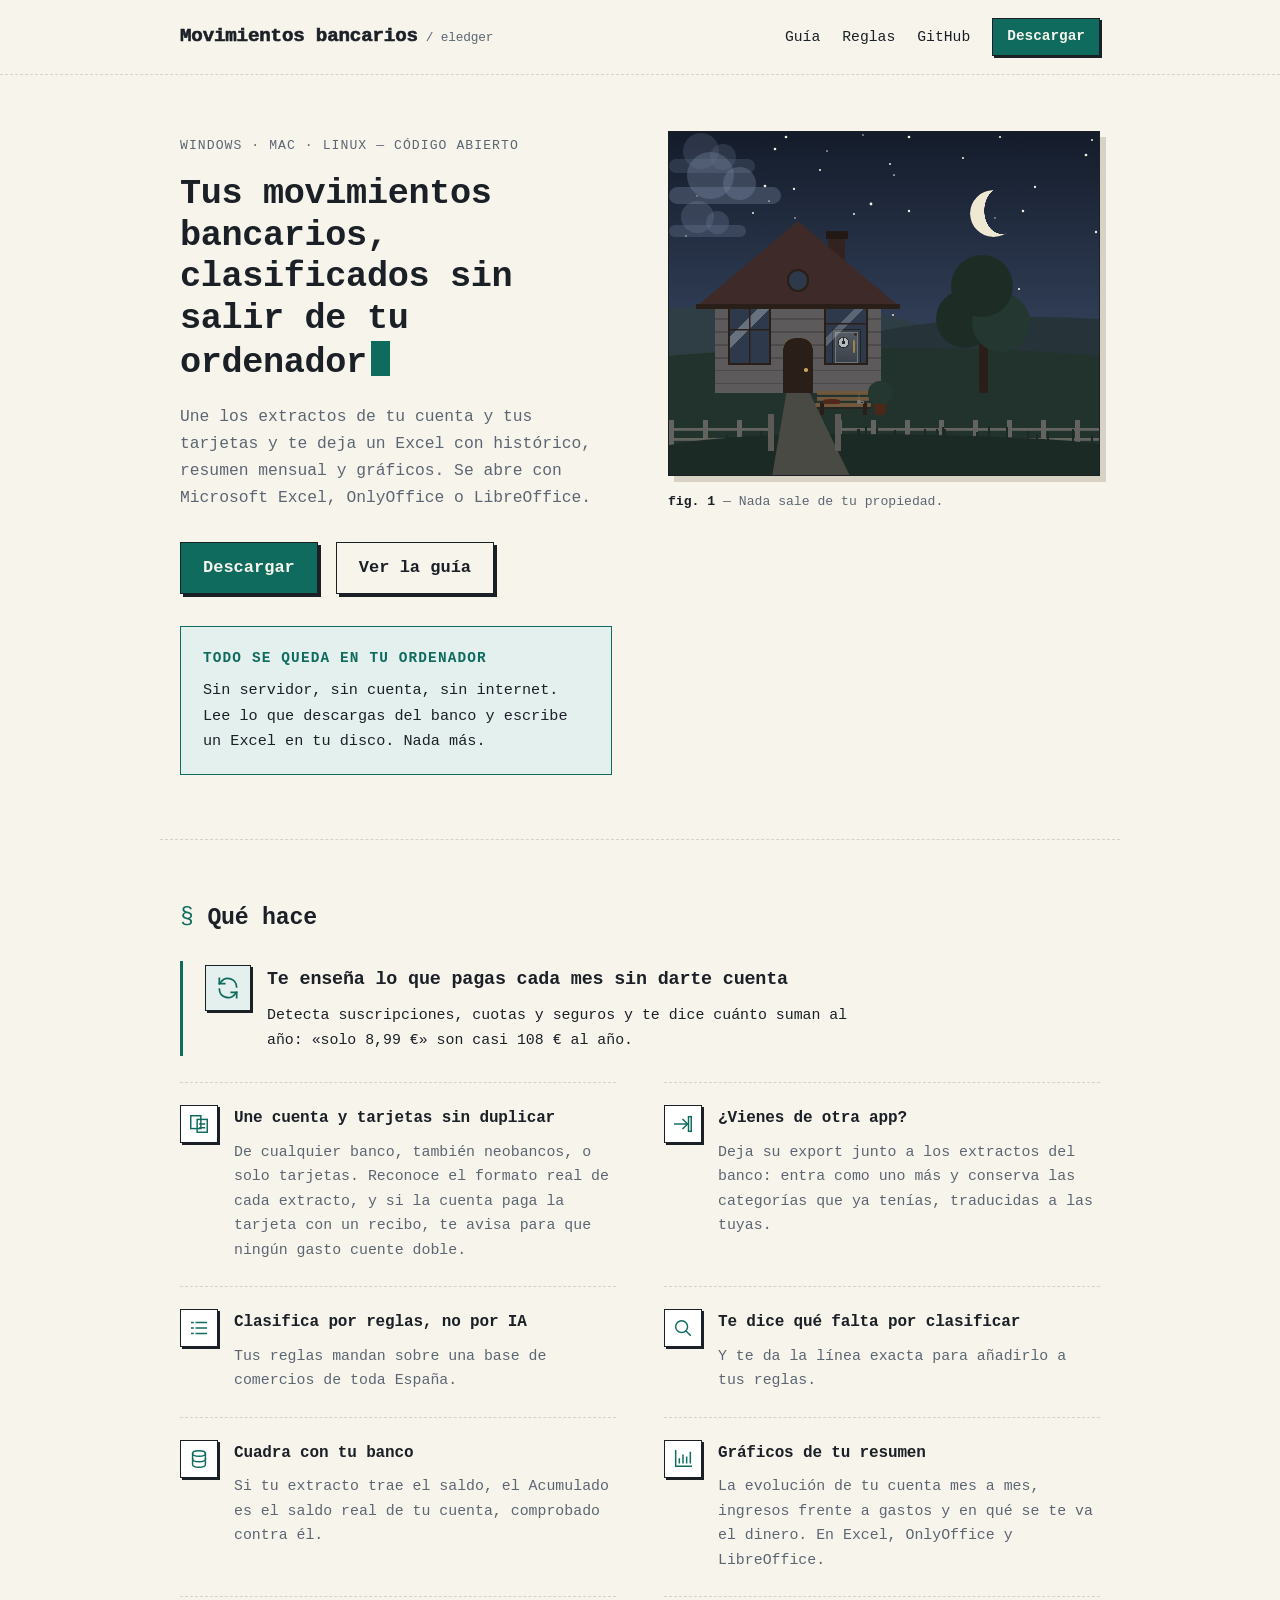
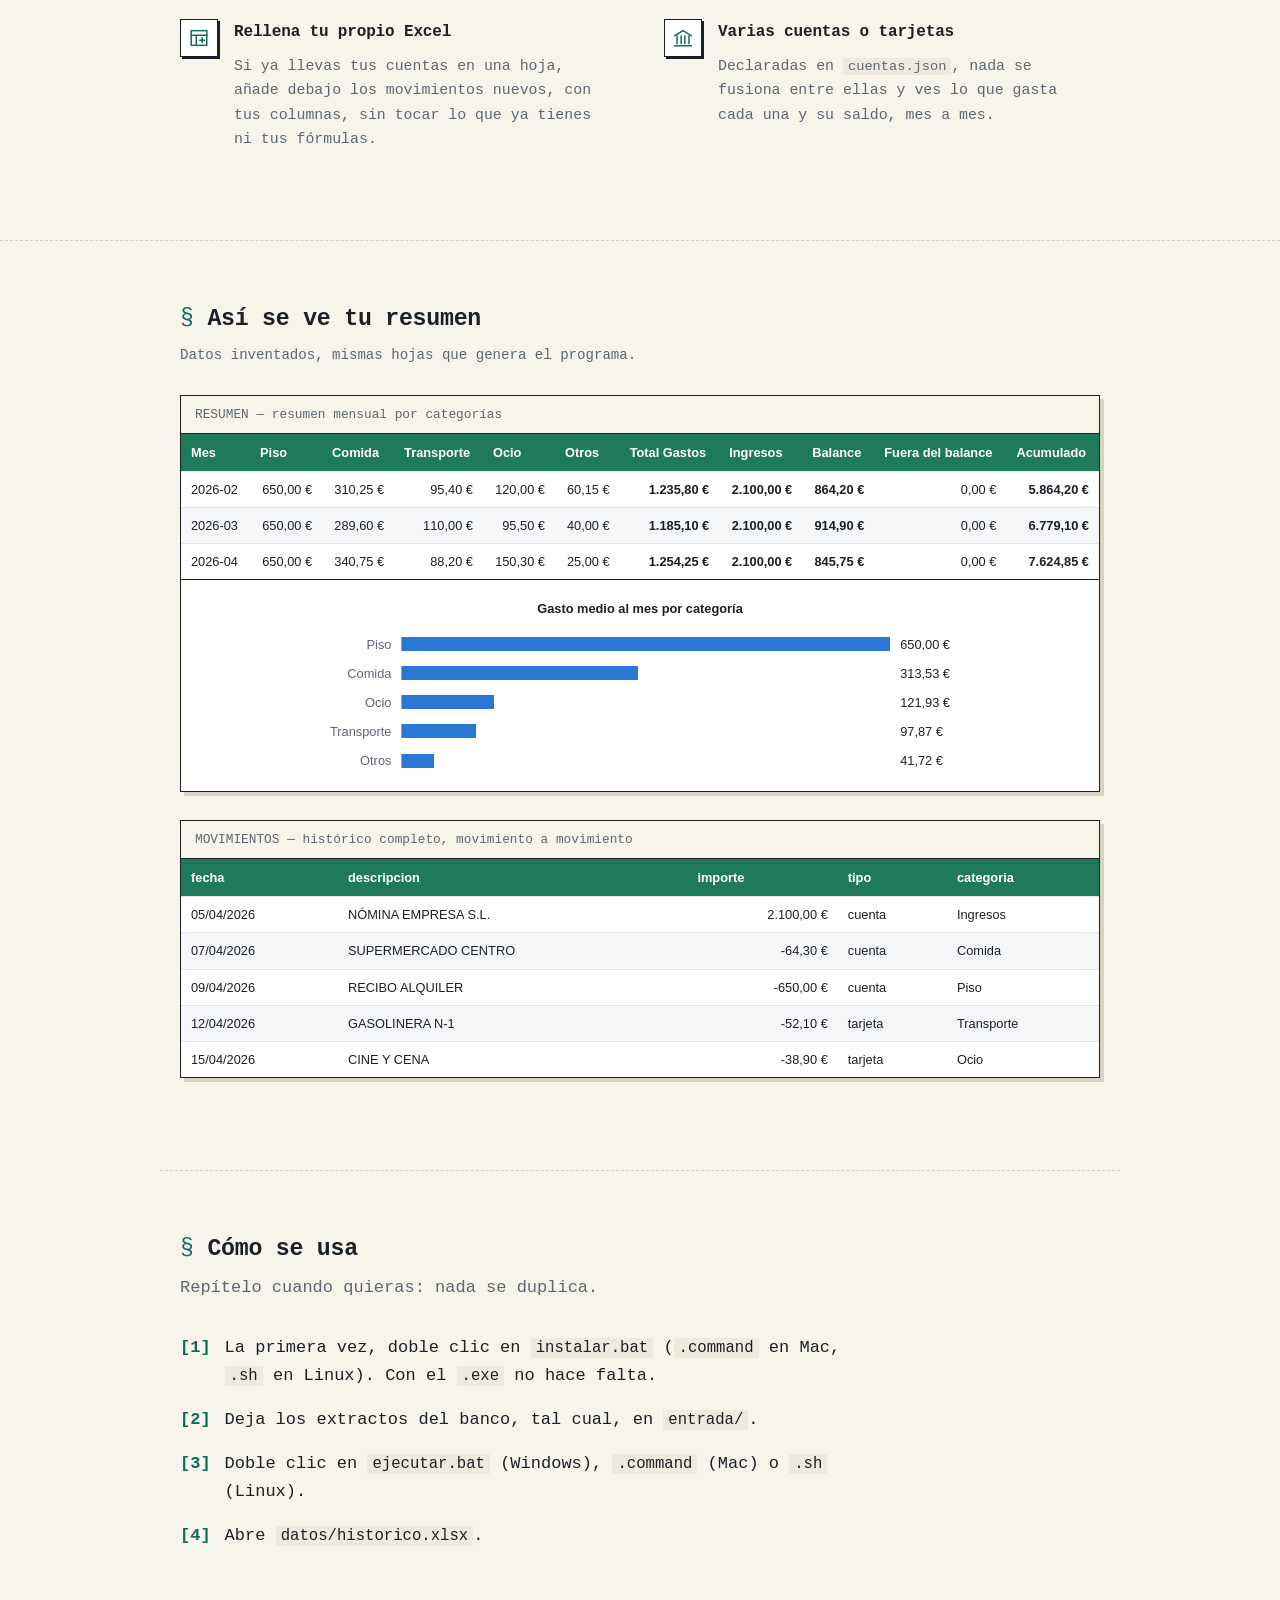
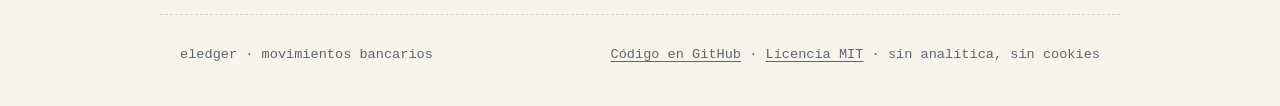
==== index.html @ 569cb4b8 "Escena: el gato solo pide la estrella, auriculares, un banco y mariposas que se posan - El gato dice" ====
<!doctype html>
<html lang="es">
<head>
<meta charset="utf-8">
<meta name="viewport" content="width=device-width, initial-scale=1">
<title>Movimientos bancarios · eledger</title>
<meta name="description" content="Herramienta local para clasificar tus movimientos bancarios. Todo se procesa en tu ordenador: sin servidor, sin cuenta, sin conexión a internet.">
<link rel="stylesheet" href="assets/estilos.css">
<script src="assets/escena.js" defer></script>
</head>
<body>

<header class="cabecera">
  <nav class="nav contenedor">
    <a class="marca" href="#">Movimientos bancarios<small>eledger</small></a>
    <div class="enlaces">
      <a href="guia/">Guía</a>
      <a href="reglas.html">Reglas</a>
      <a href="https://github.com/ulmoexp/eledger">GitHub</a>
      <a class="boton" href="https://github.com/ulmoexp/eledger/releases/latest">Descargar</a>
    </div>
  </nav>
</header>

<main>

  <section class="hero contenedor">
    <div class="hero-texto">
      <span class="antetitulo">Windows · Mac · Linux — código abierto</span>
      <h1>Tus movimientos bancarios, clasificados sin salir de tu ordenador<span class="cursor" aria-hidden="true"></span></h1>
      <p class="sub">
        Une los extractos de tu cuenta y tus tarjetas y te deja un Excel
        con histórico, resumen mensual y gráficos. Se abre con Microsoft
        Excel, OnlyOffice o LibreOffice.
      </p>
      <div class="cta">
        <a class="boton" href="https://github.com/ulmoexp/eledger/releases/latest">Descargar</a>
        <a class="boton-secundario" href="guia/">Ver la guía</a>
      </div>
    </div>

    <div class="aviso">
      <h3>Todo se queda en tu ordenador</h3>
      <p>
        Sin servidor, sin cuenta, sin internet. Lee lo que descargas del
        banco y escribe un Excel en tu disco. Nada más.
      </p>
    </div>

    <figure class="escena-marco">
      <div class="escena" id="escena" tabindex="0" role="img"
           aria-label="Ilustración: una casa de campo con una caja fuerte que se ve por la ventana, un árbol y una valla, bajo el cielo y la luz de la hora que es ahora.">
        <div class="estrellas"></div>
        <div class="astro"></div>
        <div class="luna"></div>
        <div class="nube"></div>
        <div class="nube n2"></div>
        <div class="nube n3"></div>
        <div class="monte m1"></div>
        <div class="monte m2"></div>
        <div class="niebla"></div>
        <div class="prado"></div>
        <div class="arbol"><div class="tronco"></div><div class="c1"></div><div class="c2"></div><div class="c3"></div></div>
        <div class="casa">
          <div class="chimenea"></div>
          <div class="tejado"></div>
          <div class="buhardilla"></div>
          <div class="pared"></div>
          <div class="alero"></div>
          <div class="ventana v1"></div>
          <div class="ventana v2"><div class="caja-fuerte"><span class="rueda"></span><span class="piloto"></span></div></div>
          <div class="hueco"></div>
          <div class="puerta"></div>
        </div>
        <div class="banco">
          <div class="respaldo"></div>
          <div class="asiento"></div>
          <div class="pata-banco b1"></div>
          <div class="pata-banco b2"></div>
          <div class="cojin"></div>
          <div class="taza"></div>
        </div>
        <div class="maceta"><div class="mata"></div></div>
        <div class="valla izq"></div>
        <div class="valla dcha"></div>
        <div class="primer-plano"></div>
        <div class="camino"></div>
        <div class="poste p1"></div>
        <div class="poste p2"></div>
      </div>
      <figcaption>
        <strong>fig. 1</strong> — Nada sale de tu propiedad.
      </figcaption>
    </figure>
  </section>

  <section class="contenedor" id="que-hace">
    <h2>Qué hace</h2>
    <div class="rejilla">
      <div class="tarjeta destacada">
        <svg class="icono" viewBox="0 0 24 24" aria-hidden="true" fill="none" stroke="currentColor" stroke-width="1.6" stroke-linecap="square" stroke-linejoin="miter"><path d="M20 11a8 8 0 0 0-14.5-4.5L4 8"/><path d="M4 3v5h5"/><path d="M4 13a8 8 0 0 0 14.5 4.5L20 16"/><path d="M20 21v-5h-5"/></svg>
        <h3>Te enseña lo que pagas cada mes sin darte cuenta</h3>
        <p>Detecta suscripciones, cuotas y seguros y te dice cuánto suman al año: «solo 8,99 €» son casi 108 € al año.</p>
      </div>
      <div class="tarjeta">
        <svg class="icono" viewBox="0 0 24 24" aria-hidden="true" fill="none" stroke="currentColor" stroke-width="1.6" stroke-linecap="square" stroke-linejoin="miter"><rect x="3" y="3" width="11" height="14"/><rect x="10" y="7" width="11" height="14"/><path d="M13 12h5M13 16h5"/></svg>
        <h3>Une cuenta y tarjetas sin duplicar</h3>
        <p>De cualquier banco, también neobancos, o solo tarjetas. Reconoce el formato real de cada extracto, y si la cuenta paga la tarjeta con un recibo, te avisa para que ningún gasto cuente doble.</p>
      </div>
      <div class="tarjeta">
        <svg class="icono" viewBox="0 0 24 24" aria-hidden="true" fill="none" stroke="currentColor" stroke-width="1.6" stroke-linecap="square" stroke-linejoin="miter"><path d="M3 12h13"/><path d="M12 7l5 5-5 5"/><rect x="18" y="4" width="3" height="16"/></svg>
        <h3>¿Vienes de otra app?</h3>
        <p>Deja su export junto a los extractos del banco: entra como uno más y conserva las categorías que ya tenías, traducidas a las tuyas.</p>
      </div>
      <div class="tarjeta">
        <svg class="icono" viewBox="0 0 24 24" aria-hidden="true" fill="none" stroke="currentColor" stroke-width="1.6" stroke-linecap="square" stroke-linejoin="miter"><path d="M9 6h11M9 12h11M9 18h11"/><path d="M4 6h1.5M4 12h1.5M4 18h1.5"/></svg>
        <h3>Clasifica por reglas, no por IA</h3>
        <p>Tus reglas mandan sobre una base de comercios de toda España.</p>
      </div>
      <div class="tarjeta">
        <svg class="icono" viewBox="0 0 24 24" aria-hidden="true" fill="none" stroke="currentColor" stroke-width="1.6" stroke-linecap="square" stroke-linejoin="miter"><circle cx="10.5" cy="10.5" r="6.5"/><path d="M20 20l-4.8-4.8"/></svg>
        <h3>Te dice qué falta por clasificar</h3>
        <p>Y te da la línea exacta para añadirlo a tus reglas.</p>
      </div>
      <div class="tarjeta">
        <svg class="icono" viewBox="0 0 24 24" aria-hidden="true" fill="none" stroke="currentColor" stroke-width="1.6" stroke-linecap="square" stroke-linejoin="miter"><ellipse cx="12" cy="6" rx="7" ry="3"/><path d="M5 6v6c0 1.7 3.1 3 7 3s7-1.3 7-3V6"/><path d="M5 12v6c0 1.7 3.1 3 7 3s7-1.3 7-3v-6"/></svg>
        <h3>Cuadra con tu banco</h3>
        <p>Si tu extracto trae el saldo, el Acumulado es el saldo real de tu cuenta, comprobado contra él.</p>
      </div>
      <div class="tarjeta">
        <svg class="icono" viewBox="0 0 24 24" aria-hidden="true" fill="none" stroke="currentColor" stroke-width="1.6" stroke-linecap="square" stroke-linejoin="miter"><path d="M4 3v17h17"/><path d="M8 16v-4M12 16V8M16 16v-6M20 16V5"/></svg>
        <h3>Gráficos de tu resumen</h3>
        <p>La evolución de tu cuenta mes a mes, ingresos frente a gastos y en qué se te va el dinero. En Excel, OnlyOffice y LibreOffice.</p>
      </div>
      <div class="tarjeta">
        <svg class="icono" viewBox="0 0 24 24" aria-hidden="true" fill="none" stroke="currentColor" stroke-width="1.6" stroke-linecap="square" stroke-linejoin="miter"><rect x="3.5" y="4" width="17" height="16"/><path d="M3.5 9h17M9 9v11"/><path d="M13 14.5h5M15.5 12v5"/></svg>
        <h3>Rellena tu propio Excel</h3>
        <p>Si ya llevas tus cuentas en una hoja, añade debajo los movimientos nuevos, con tus columnas, sin tocar lo que ya tienes ni tus fórmulas.</p>
      </div>
      <div class="tarjeta">
        <svg class="icono" viewBox="0 0 24 24" aria-hidden="true" fill="none" stroke="currentColor" stroke-width="1.6" stroke-linecap="square" stroke-linejoin="miter"><path d="M3 9.5 12 4l9 5.5"/><path d="M5.5 10v8M10 10v8M14 10v8M18.5 10v8"/><path d="M3 20.5h18"/></svg>
        <h3>Varias cuentas o tarjetas</h3>
        <p>Declaradas en <code>cuentas.json</code>, nada se fusiona entre ellas y ves lo que gasta cada una y su saldo, mes a mes.</p>
      </div>
    </div>
  </section>

  <section id="vista-previa">
   <div class="contenedor-ancho">
    <h2 class="previa-titulo">Así se ve tu resumen</h2>
    <span class="previa-etiqueta">
      Datos inventados, mismas hojas que genera el programa.
    </span>

    <div class="hoja-excel">
      <div class="rotulo">RESUMEN — resumen mensual por categorías</div>
      <div class="scroll">
      <table>
        <thead>
          <tr>
            <th>Mes</th><th>Piso</th><th>Comida</th><th>Transporte</th>
            <th>Ocio</th><th>Otros</th><th>Total Gastos</th><th>Ingresos</th>
            <th>Balance</th><th>Fuera del balance</th><th>Acumulado</th>
          </tr>
        </thead>
        <tbody>
          <tr>
            <td>2026-02</td><td class="num">650,00 €</td><td class="num">310,25 €</td>
            <td class="num">95,40 €</td><td class="num">120,00 €</td><td class="num">60,15 €</td>
            <td class="num fuerte">1.235,80 €</td><td class="num fuerte">2.100,00 €</td>
            <td class="num fuerte">864,20 €</td><td class="num">0,00 €</td><td class="num fuerte">5.864,20 €</td>
          </tr>
          <tr>
            <td>2026-03</td><td class="num">650,00 €</td><td class="num">289,60 €</td>
            <td class="num">110,00 €</td><td class="num">95,50 €</td><td class="num">40,00 €</td>
            <td class="num fuerte">1.185,10 €</td><td class="num fuerte">2.100,00 €</td>
            <td class="num fuerte">914,90 €</td><td class="num">0,00 €</td><td class="num fuerte">6.779,10 €</td>
          </tr>
          <tr>
            <td>2026-04</td><td class="num">650,00 €</td><td class="num">340,75 €</td>
            <td class="num">88,20 €</td><td class="num">150,30 €</td><td class="num">25,00 €</td>
            <td class="num fuerte">1.254,25 €</td><td class="num fuerte">2.100,00 €</td>
            <td class="num fuerte">845,75 €</td><td class="num">0,00 €</td><td class="num fuerte">7.624,85 €</td>
          </tr>
        </tbody>
      </table>
      </div>
      <figure class="grafico-hoja">
        <figcaption>Gasto medio al mes por categoría</figcaption>
        <div class="barras">
          <span class="nombre">Piso</span><span class="pista"><span class="barra" style="width:100%"></span></span><span class="valor">650,00 €</span>
          <span class="nombre">Comida</span><span class="pista"><span class="barra" style="width:48.2%"></span></span><span class="valor">313,53 €</span>
          <span class="nombre">Ocio</span><span class="pista"><span class="barra" style="width:18.8%"></span></span><span class="valor">121,93 €</span>
          <span class="nombre">Transporte</span><span class="pista"><span class="barra" style="width:15.1%"></span></span><span class="valor">97,87 €</span>
          <span class="nombre">Otros</span><span class="pista"><span class="barra" style="width:6.4%"></span></span><span class="valor">41,72 €</span>
        </div>
      </figure>
    </div>

    <div class="hoja-excel">
      <div class="rotulo">MOVIMIENTOS — histórico completo, movimiento a movimiento</div>
      <div class="scroll">
      <table>
        <thead>
          <tr><th>fecha</th><th>descripcion</th><th>importe</th><th>tipo</th><th>categoria</th></tr>
        </thead>
        <tbody>
          <tr><td>05/04/2026</td><td>NÓMINA EMPRESA S.L.</td><td class="num">2.100,00 €</td><td>cuenta</td><td>Ingresos</td></tr>
          <tr><td>07/04/2026</td><td>SUPERMERCADO CENTRO</td><td class="num">-64,30 €</td><td>cuenta</td><td>Comida</td></tr>
          <tr><td>09/04/2026</td><td>RECIBO ALQUILER</td><td class="num">-650,00 €</td><td>cuenta</td><td>Piso</td></tr>
          <tr><td>12/04/2026</td><td>GASOLINERA N-1</td><td class="num">-52,10 €</td><td>tarjeta</td><td>Transporte</td></tr>
          <tr><td>15/04/2026</td><td>CINE Y CENA</td><td class="num">-38,90 €</td><td>tarjeta</td><td>Ocio</td></tr>
        </tbody>
      </table>
      </div>
    </div>
   </div>
  </section>

  <section class="contenedor" id="como-se-usa">
    <h2>Cómo se usa</h2>
    <p class="entradilla">Repítelo cuando quieras: nada se duplica.</p>
    <ol class="pasos">
      <li><span>La primera vez, doble clic en <code>instalar.bat</code>
        (<code>.command</code> en Mac, <code>.sh</code> en Linux). Con el
        <code>.exe</code> no hace falta.</span></li>
      <li><span>Deja los extractos del banco, tal cual, en <code>entrada/</code>.</span></li>
      <li><span>Doble clic en <code>ejecutar.bat</code> (Windows),
        <code>.command</code> (Mac) o <code>.sh</code> (Linux).</span></li>
      <li><span>Abre <code>datos/historico.xlsx</code>.</span></li>
    </ol>
  </section>

</main>

<footer class="contenedor">
  <div class="filas">
    <span>eledger · movimientos bancarios</span>
    <span>
      <a href="https://github.com/ulmoexp/eledger">Código en GitHub</a>
      · <a href="https://github.com/ulmoexp/eledger/blob/master/LICENSE">Licencia MIT</a>
      · sin analítica, sin cookies
    </span>
  </div>
</footer>

</body>
</html>
---- assets/estilos.css ----
/* Movimientos bancarios (eledger) — hoja de estilos compartida.
   Estética de hoja mecanografiada: papel, tinta y una sola familia de
   máquina de escribir. Sin fuentes externas: la pila tira de lo que ya
   trae cada sistema (American Typewriter en Mac, Courier New en Windows,
   Nimbus Mono / Courier en Linux). El acento sigue siendo el de
   GUIA.pdf (app/build_guia.py) y el verde de las tablas el del Excel real
   (historico.guardar()), para que la web, la guía y el resultado que te
   llevas se vean como la misma cosa. */

:root {
  --tinta: #1B2027;
  --gris: #5C6672;
  --gris-cl: #9AA3AE;
  --acento: #0E6B5E;
  --acento-cl: #E4F0ED;
  --papel: #F7F4EC;
  --fondo: #EEEADF;
  --linea: #D8D2C4;
  --aviso: #B4531A;
  --aviso-cl: #FBF0E6;
  --cabecera-excel: #1F7A5C;
  --blanco: #FFFFFF;

  --fuente: "American Typewriter", "Courier Prime", "Courier New", Courier,
            "Nimbus Mono PS", "Nimbus Mono L", "Courier 10 Pitch",
            ui-monospace, monospace;
  --fuente-mono: var(--fuente);
  /* solo para las tablas que imitan el Excel: allí la gracia es que se
     parezca a lo que vas a abrir, no a la web */
  --fuente-hoja: ui-sans-serif, -apple-system, "Segoe UI", Roboto,
                 "Helvetica Neue", Arial, sans-serif;

  --ancho-max: 960px;
  --medida: 68ch;
}

* { box-sizing: border-box; }

html { scroll-behavior: smooth; }

body {
  margin: 0;
  font-family: var(--fuente);
  font-size: 17px;
  color: var(--tinta);
  background: var(--papel);
  line-height: 1.65;
  /* red de seguridad: un elemento suelto que no se encoja bien no debe
     poder abrir scroll horizontal de toda la página */
  overflow-x: hidden;
}

img { max-width: 100%; }

a {
  color: var(--acento);
  text-underline-offset: 3px;
  text-decoration-thickness: 1px;
}
a:hover { text-decoration-thickness: 2px; }

::selection { background: var(--acento); color: var(--papel); }

.contenedor,
.contenedor-ancho {
  max-width: var(--ancho-max);
  margin: 0 auto;
  /* solo horizontal: si no, pisaría el relleno vertical de <section> y del
     pie, que llevan esta misma clase */
  padding-inline: 20px;
}

/* --- cabecera / navegación --- */
.cabecera { border-bottom: 1px dashed var(--linea); }

.nav {
  display: flex;
  align-items: center;
  justify-content: space-between;
  gap: 12px 24px;
  padding: 18px 20px;
  flex-wrap: wrap;
}

.marca {
  font-weight: 700;
  font-size: 1.2rem;
  letter-spacing: -0.01em;
  /* mismo truco que en el índice de la guía: engorda la negrita fina de
     la máquina de escribir */
  -webkit-text-stroke: 0.6px currentColor;
  color: var(--tinta);
  text-decoration: none;
  white-space: nowrap;
}

.marca small {
  font-weight: 400;
  -webkit-text-stroke: 0;
  font-size: 0.8rem;
  color: var(--gris);
  margin-left: 8px;
}
.marca small::before { content: "/ "; }

.enlaces {
  display: flex;
  align-items: center;
  gap: 22px;
  flex-wrap: wrap;
  font-size: 0.92rem;
}

.enlaces a { color: var(--tinta); text-decoration: none; }
.enlaces a:hover { color: var(--acento); text-decoration: underline; }

.enlaces .boton { padding: 6px 14px; font-size: 0.9rem; box-shadow: 2px 2px 0 var(--tinta); }

/* botones como teclas: rectángulo seco con una sombra dura, sin degradados */
.boton,
.boton-secundario {
  display: inline-block;
  font-family: var(--fuente);
  font-weight: 700;
  padding: 11px 22px;
  text-decoration: none !important;
  border: 1.5px solid var(--tinta);
  box-shadow: 3px 3px 0 var(--tinta);
  transition: transform 0.08s, box-shadow 0.08s;
}
.boton { background: var(--acento); color: var(--papel) !important; }
.boton-secundario { background: transparent; color: var(--tinta) !important; }
.boton:hover,
.boton-secundario:hover { transform: translate(2px, 2px); box-shadow: 1px 1px 0 var(--tinta); }

/* --- secciones --- */
section { padding: 64px 0; }
section + section { border-top: 1px dashed var(--linea); }

h1, h2, h3 { font-weight: 700; letter-spacing: -0.01em; }

h2 {
  font-size: 1.45rem;
  line-height: 1.25;
  margin: 0 0 10px;
  color: var(--tinta);
}
h2::before { content: "§ "; color: var(--acento); font-weight: 400; }

h2 + p.entradilla,
p.entradilla {
  color: var(--gris);
  margin-top: 0;
  margin-bottom: 32px;
  max-width: var(--medida);
}

/* --- portada: titular + escena --- */
.hero {
  display: grid;
  grid-template-columns: minmax(0, 1fr) minmax(0, 1fr);
  grid-template-areas:
    "texto escena"
    "privacidad escena";
  grid-template-rows: auto 1fr;
  gap: 32px 56px;
  padding-top: 56px;
  padding-bottom: 64px;
}
.hero-texto { grid-area: texto; }
.hero .aviso { grid-area: privacidad; align-self: start; }
.hero .escena-marco { grid-area: escena; }

.antetitulo {
  display: inline-block;
  font-size: 0.82rem;
  color: var(--gris);
  letter-spacing: 0.08em;
  text-transform: uppercase;
  margin-bottom: 18px;
}

.hero h1 {
  font-size: clamp(1.7rem, 3.2vw, 2.2rem);
  line-height: 1.18;
  margin: 0 0 20px;
}
/* el cursor de la máquina, parpadeando al final del titular */
.cursor {
  display: inline-block;
  width: 0.55em;
  height: 1em;
  margin-left: 0.12em;
  vertical-align: -0.12em;
  background: var(--acento);
  animation: parpadeo 1.1s steps(1) infinite;
}
@keyframes parpadeo { 50% { opacity: 0; } }

.hero p.sub {
  font-size: 1.02rem;
  color: var(--gris);
  max-width: 52ch;
  margin: 0 0 30px;
}
.hero .cta {
  display: flex;
  gap: 18px;
  flex-wrap: wrap;
}

/* --- aviso de privacidad --- */
.aviso {
  border: 1.5px solid var(--acento);
  background: var(--acento-cl);
  padding: 20px 22px;
  max-width: 720px;
  margin: 0 auto;
}
.aviso h3 {
  margin: 0 0 8px;
  color: var(--acento);
  font-size: 0.9rem;
  letter-spacing: 0.08em;
  text-transform: uppercase;
}
.aviso p { margin: 0; color: var(--tinta); font-size: 0.95rem; }

/* variante naranja, para los avisos de "cuidado con esto" (la mayoría de
   los de la guía) frente a los verdes de "esto ya está resuelto" */
.aviso.alerta { background: var(--aviso-cl); border-color: var(--aviso); }
.aviso.alerta h3 { color: var(--aviso); }

/* --- lista de qué hace: sin cajas, renglones separados por rayas --- */
.rejilla {
  margin-top: 28px;
  display: grid;
  grid-template-columns: repeat(2, minmax(0, 1fr));
  gap: 0 48px;
}
.tarjeta {
  border-top: 1px dashed var(--linea);
  padding: 22px 0 24px;
  display: grid;
  grid-template-columns: auto minmax(0, 1fr);
  column-gap: 16px;
  align-content: start;
}
/* icono de trazo, en un cuadradito con la misma sombra dura que los
   botones: visual, pero del mismo papel y la misma tinta que el resto */
.tarjeta .icono {
  grid-row: span 2;
  width: 38px;
  height: 38px;
  padding: 7px;
  color: var(--acento);
  background: var(--blanco);
  border: 1.5px solid var(--tinta);
  box-shadow: 2px 2px 0 var(--tinta);
}
.tarjeta.destacada .icono { width: 46px; height: 46px; padding: 9px; background: var(--acento-cl); }
/* la función que más distingue a la herramienta: a lo ancho, delante del
   resto, con la raya del acento para que se lea primero */
.tarjeta.destacada {
  grid-column: 1 / -1;
  border-top: 0;
  border-left: 3px solid var(--acento);
  padding: 4px 0 4px 22px;
  margin-bottom: 26px;
}
.tarjeta.destacada h3 { font-size: 1.15rem; }
.tarjeta.destacada p { max-width: var(--medida); color: var(--tinta); }
.tarjeta h3 { margin: 0 0 8px; font-size: 1rem; }
.tarjeta p { margin: 0; color: var(--gris); font-size: 0.93rem; }

/* --- vista previa (mockup del Excel) --- */
.previa-titulo { text-align: left; }
.previa-etiqueta {
  display: block;
  color: var(--gris);
  font-size: 0.88rem;
  margin-bottom: 28px;
  max-width: var(--medida);
}
.hoja-excel {
  border: 1.5px solid var(--tinta);
  background: var(--blanco);
  margin-bottom: 28px;
  box-shadow: 4px 4px 0 var(--linea);
}
.hoja-excel .rotulo {
  background: var(--papel);
  padding: 8px 14px;
  font-size: 0.8rem;
  color: var(--gris);
  border-bottom: 1.5px solid var(--tinta);
}
.hoja-excel table {
  width: 100%;
  border-collapse: collapse;
  font-family: var(--fuente-hoja);
  font-size: 0.8rem;
}
/* las cabeceras se parten en dos líneas, como en el Excel real (wrap_text):
   con «Fuera del balance», en una sola línea la tabla de RESUMEN no cabía */
.hoja-excel th {
  background: var(--cabecera-excel);
  color: var(--blanco);
  font-weight: 700;
  text-align: left;
  vertical-align: bottom;
  padding: 8px 10px;
}
.hoja-excel td {
  padding: 7px 10px;
  border-top: 1px solid #E3E6E9;
  white-space: nowrap;
}
.hoja-excel tr:nth-child(even) td { background: #F5F6F7; }
.hoja-excel td.num { text-align: right; font-variant-numeric: tabular-nums; }
.hoja-excel td.fuerte { font-weight: 700; }
.hoja-excel .scroll { overflow-x: auto; }
/* uno de los gráficos que el programa pone bajo la tabla de RESUMEN, con
   el azul del gráfico real y en sans, como el resto de la hoja */
.grafico-hoja {
  margin: 0;
  padding: 18px 16px 20px;
  border-top: 1.5px solid var(--tinta);
  font-family: var(--fuente-hoja);
  font-size: 0.8rem;
}
.grafico-hoja figcaption {
  font-weight: 700;
  text-align: center;
  margin-bottom: 14px;
}
.grafico-hoja .barras {
  display: grid;
  grid-template-columns: auto minmax(0, 1fr) auto;
  gap: 8px 10px;
  align-items: center;
  max-width: 620px;
  margin: 0 auto;
}
.grafico-hoja .nombre { text-align: right; color: var(--gris); }
.grafico-hoja .pista { display: block; border-left: 1px solid var(--gris-cl); }
.grafico-hoja .barra { display: block; height: 14px; background: #2A78D6; }
.grafico-hoja .valor { font-variant-numeric: tabular-nums; }

/* --- pasos --- */
.pasos {
  list-style: none;
  counter-reset: paso;
  padding: 0;
  margin: 0;
  display: grid;
  gap: 16px;
  max-width: var(--medida);
}
.pasos li {
  counter-increment: paso;
  display: flex;
  gap: 14px;
  align-items: baseline;
}
/* el texto va en su propio <span> con min-width:0: sin esto, el contenido
   inline (los <code>) no se encoge y empuja al elemento flex más ancho
   que la pantalla, sacando scroll horizontal en móvil */
.pasos li span {
  flex: 1;
  min-width: 0;
}
.pasos li::before {
  content: "[" counter(paso) "]";
  flex: none;
  color: var(--acento);
  font-weight: 700;
}
code {
  background: var(--fondo);
  padding: 1px 5px;
  font-family: var(--fuente-mono);
  font-size: 0.92em;
}

/* --- guía (B3) --- */
/* la guía y las reglas son páginas largas de consulta: menos aire entre
   secciones que en la portada */
.seccion-guia { scroll-margin-top: 24px; padding-block: 40px; }
#indice h1 { margin: 0 0 36px; }
.seccion-guia h1 { font-size: clamp(1.7rem, 3.4vw, 2.2rem); margin: 0 0 14px; }
/* encabezados de la guía y las reglas: numerados (el mismo número que en
   el índice), más grandes y subrayados con una raya de tinta, para que al
   pasar la página se vea claro dónde empieza cada apartado */
main { counter-reset: apartado; }
.seccion-guia h2 {
  counter-increment: apartado;
  display: flex;
  align-items: center;
  gap: 14px;
  font-size: clamp(1.35rem, 2.6vw, 1.7rem);
  line-height: 1.25;
  margin: 0 0 22px;
  padding-bottom: 12px;
  border-bottom: 2px solid var(--tinta);
}
.seccion-guia h2::before {
  content: counter(apartado, decimal-leading-zero);
  flex: none;
  align-self: flex-start;
  margin-top: 0.3em;
  font-size: 0.8rem;
  font-weight: 700;
  color: var(--papel);
  background: var(--acento);
  padding: 3px 8px;
  box-shadow: 2px 2px 0 var(--tinta);
}
/* subapartados: en el color del acento, con una raya a la izquierda (los
   títulos de dentro de los avisos no, esos ya tienen su caja) */
.seccion-guia h3 { margin: 26px 0 8px; font-size: 1.02rem; }
.seccion-guia > h3 {
  margin: 32px 0 10px;
  font-size: 1.12rem;
  color: var(--acento);
  border-left: 3px solid var(--acento);
  padding-left: 12px;
  line-height: 1.3;
}
.seccion-guia p,
.seccion-guia > .contenedor > ul,
.seccion-guia ul,
.seccion-guia ol { max-width: var(--medida); }
.seccion-guia p { margin: 0 0 14px; }

/* dentro de la guía los avisos van intercalados en el texto, a ancho de
   columna, no centrados como caja suelta */
.seccion-guia .aviso { max-width: var(--medida); margin: 22px 0; }
.seccion-guia .aviso h3 { margin-top: 0; }
.seccion-guia .aviso p:last-child { margin-bottom: 0; }

.mut { color: var(--gris); }
.pmini { color: var(--gris); font-size: 0.9rem; }

.codigo {
  background: var(--fondo);
  border-left: 3px solid var(--acento);
  padding: 14px 16px;
  margin: 16px 0;
  overflow-x: auto;
}
/* los bloques de código van en una monoespaciada de verdad: las de máquina
   de escribir no traen los caracteres de caja (├──) y el árbol de carpetas
   se desalinea al sacarlos de otra fuente */
.codigo code {
  font-family: ui-monospace, "SFMono-Regular", Consolas, "Liberation Mono",
               Menlo, monospace;
  background: none;
  padding: 0;
  font-size: 0.85rem;
  line-height: 1.6;
  white-space: pre;
}

.tabla-guia-scroll { overflow-x: auto; margin: 18px 0; }
.tabla-guia {
  width: 100%;
  border-collapse: collapse;
  font-size: 0.88rem;
  border-top: 1.5px solid var(--tinta);
  border-bottom: 1.5px solid var(--tinta);
}
.tabla-guia th {
  text-align: left;
  font-weight: 700;
  padding: 9px 12px;
  white-space: nowrap;
  border-bottom: 1px solid var(--tinta);
}
.tabla-guia th code { background: none; padding: 0; }
.tabla-guia td { padding: 8px 12px; border-top: 1px dashed var(--linea); vertical-align: top; }
.tabla-guia tbody tr:first-child td { border-top: 0; }
/* una celda entera en monoespaciado (la letra de columna, una clave...) no
   necesita la caja de <code>: sería ruido repetido fila tras fila */
.tabla-guia td code {
  background: none;
  padding: 0;
  color: var(--acento);
}

.flujo {
  display: grid;
  grid-template-columns: 1fr auto 1fr auto 1fr;
  align-items: center;
  gap: 12px;
  margin: 22px 0;
}
.flujo .paso-flujo { border: 1.5px solid var(--tinta); padding: 14px 16px; background: var(--blanco); }
.flujo .paso-flujo strong { display: block; margin-bottom: 4px; }
.flujo .paso-flujo span { color: var(--gris); font-size: 0.85rem; }
.flujo .flecha { color: var(--acento); font-size: 1.3rem; text-align: center; }

.indice-guia {
  display: grid;
  grid-template-columns: repeat(3, minmax(0, 1fr));
  gap: 28px 32px;
}
/* títulos de grupo del índice: en verde, más grandes y con una raya
   gruesa del mismo color, para que se lean como cabeceras de columna y no
   como una etiqueta pequeña */
.grupo-indice h3 {
  margin: 0 0 14px;
  padding-bottom: 8px;
  border-bottom: 2.5px solid var(--acento);
  font-size: 1.05rem;
  font-weight: 700;
  /* las negritas de máquina de escribir son finas: un trazo del mismo
     color las engorda un poco sin cambiar de fuente */
  -webkit-text-stroke: 0.5px currentColor;
  letter-spacing: 0.03em;
  text-transform: uppercase;
  color: var(--acento);
  line-height: 1.3;
}
/* subgrid: los títulos de una misma fila comparten alto, así que si uno
   ocupa dos líneas las rayas siguen alineadas en la fila */
.grupo-indice { display: grid; grid-row: span 2; grid-template-rows: subgrid; row-gap: 0; }
.grupo-indice h3 { align-self: end; }
.grupo-indice ul { list-style: none; margin: 0; padding: 0; display: grid; gap: 6px; align-content: start; }
.grupo-indice a { color: var(--tinta); text-decoration: none; font-size: 0.92rem; }
.indice-guia { counter-reset: entrada; }
.grupo-indice li { counter-increment: entrada; display: flex; gap: 10px; }
.grupo-indice li::before {
  content: counter(entrada, decimal-leading-zero);
  flex: none;
  color: var(--acento);
  font-size: 0.8rem;
  font-weight: 700;
  padding-top: 0.12em;
}
.grupo-indice a:hover { color: var(--acento); text-decoration: underline; }

/* --- stub de páginas por construir --- */
.stub { text-align: center; padding: 90px 0; }
.stub p { color: var(--gris); }

/* --- pie --- */
footer {
  border-top: 1px dashed var(--linea);
  padding: 28px 20px 40px;
  color: var(--gris);
  font-size: 0.85rem;
}
footer .filas {
  display: flex;
  justify-content: space-between;
  flex-wrap: wrap;
  gap: 10px 24px;
  line-height: 1.7;
}
footer a { color: var(--gris); }
footer a:hover { color: var(--acento); }

/* ====================================================================
   Escena de la portada: una casa en el campo, hecha solo con CSS (las
   formas) y un poco de JS (assets/escena.js). El JS lleva el reloj: con la
   hora de quien la mira calcula la paleta (interpolando entre madrugada,
   alba, día, tarde, anochecer y noche), mueve el sol y la luna por su arco,
   enciende las ventanas y añade lo que va y viene (humo, hojas, estrellas
   fugaces, el gato). Nada sale de su navegador. Todo va en % para que
   escale con el marco. Sin JS se ve de día, quieta.
   ==================================================================== */
.escena-marco { margin: 0; align-self: start; }

.escena {
  /* paleta de «día», la de sin JS; escena.js la reescribe según la hora */
  --cielo-a: #B9D6DD;
  --cielo-b: #F1EEDF;
  --astro: #F2C94C;
  --monte-1: #A9BE98;
  --monte-2: #8BAA83;
  --prado: #7A9E6E;
  --prado-2: #6A8F60;
  --pared: #E3D5B8;
  --pared-raya: rgba(120, 90, 50, 0.13);
  --tejado: #8C4A3A;
  --madera: #5B3A29;
  --ventana: #A9C2C6;
  --copa: #4F7A55;
  --copa-2: #5E8C62;
  --camino: #D6C49A;
  --valla: #EDE3CC;
  --nube: rgba(255, 255, 255, 0.85);
  --humo: rgba(240, 240, 240, 0.7);
  --niebla: 0;
  --noche: 0;
  --madera-clara: color-mix(in srgb, var(--madera) 55%, #C9A06A);          /* 0 = pleno día, 1 = noche cerrada */

  position: relative;
  aspect-ratio: 5 / 4;
  overflow: hidden;
  border: 1.5px solid var(--tinta);
  box-shadow: 6px 6px 0 var(--linea);
  background: linear-gradient(var(--cielo-a), var(--cielo-b) 62%);
  cursor: pointer;
  -webkit-tap-highlight-color: transparent;
  user-select: none;
}
.escena:focus-visible { outline: 2px solid var(--acento); outline-offset: 4px; }

.escena > div { position: absolute; }

/* --- sol y luna: escena.js los lleva por su arco según la hora; los montes
   van después en el HTML, así que se ponen DETRÁS de ellos --- */
.astro,
.luna {
  width: 13%;
  aspect-ratio: 1;
  border-radius: 50%;
  left: 64%;
  top: 12%;
}
.astro {
  background: var(--astro);
  box-shadow: 0 0 0 10px color-mix(in srgb, var(--astro) 22%, transparent),
              0 0 60px color-mix(in srgb, var(--astro) 60%, transparent);
  animation: respirar 10s ease-in-out infinite;
}
@keyframes respirar {
  50% {
    box-shadow: 0 0 0 12px color-mix(in srgb, var(--astro) 18%, transparent),
                0 0 72px color-mix(in srgb, var(--astro) 64%, transparent);
  }
}
/* La luna es una media luna RECORTADA (mask), no un disco con un círculo
   del color del cielo encima: con el mordisco pintado, el halo de luna llena
   asomaba alrededor. El halo lo pone drop-shadow, que sigue la forma. */
.luna {
  width: 11%;
  top: 80%;
  background: #EFE8D2;
  -webkit-mask: radial-gradient(ellipse 38% 50% at 68% 44%, transparent 98%, #000 100%);
          mask: radial-gradient(ellipse 38% 50% at 68% 44%, transparent 98%, #000 100%);
  filter: drop-shadow(0 0 6px rgba(239, 232, 210, 0.55))
          drop-shadow(0 0 22px rgba(239, 232, 210, 0.45));
  animation: brillo-luna 12s ease-in-out infinite;
}
@keyframes brillo-luna {
  50% { filter: drop-shadow(0 0 9px rgba(239, 232, 210, 0.7))
                drop-shadow(0 0 34px rgba(239, 232, 210, 0.55)); }
}

/* --- estrellas: cada una tiene su umbral y sale cuando la noche lo pasa,
   así aparecen poco a poco al oscurecer. El parpadeo va en el brillo y no
   en la opacidad, que es la que lleva la hora. --- */
.estrellas { inset: 0 0 40% 0; }
.estrella {
  position: absolute;
  width: 2px;
  height: 2px;
  border-radius: 50%;
  background: #F4EFDD;
  opacity: clamp(0, calc((var(--noche) - var(--umbral, 0.5)) * 5), 1);
  animation: titilar var(--duracion, 3s) ease-in-out var(--retardo, 0s) infinite;
}
@keyframes titilar { 50% { filter: brightness(0.6); } }

.fugaz {
  position: absolute;
  width: 14%;
  height: 1.5px;
  background: linear-gradient(to right, #FFFDF2, transparent);
  border-radius: 1px;
  pointer-events: none;
  animation: fugaz 1.6s ease-in forwards;
}
@keyframes fugaz {
  0% { transform: rotate(-24deg) translateX(0); opacity: 0; }
  15% { opacity: 1; }
  100% { transform: rotate(-24deg) translateX(-240%); opacity: 0; }
}

.nube {
  top: 16%;
  width: 26%;
  height: 5%;
  border-radius: 999px;
  background: var(--nube);
  animation: deriva 110s linear infinite;
  animation-delay: -12s;
}
.nube::before,
.nube::after {
  content: "";
  position: absolute;
  border-radius: 50%;
  background: inherit;
}
.nube::before { width: 42%; aspect-ratio: 1; left: 16%; bottom: 30%; }
.nube::after { width: 30%; aspect-ratio: 1; left: 48%; bottom: 20%; }
.nube.n2 { top: 27%; width: 18%; height: 3.6%; animation-duration: 150s; animation-delay: -95s; opacity: 0.8; }
.nube.n3 { top: 8%; width: 20%; height: 4%; animation-duration: 190s; animation-delay: -60s; opacity: 0.65; }
@keyframes deriva {
  from { transform: translateX(-120%); left: 0; }
  to { transform: translateX(0); left: 100%; }
}

.pajaros {
  position: absolute;
  top: 22%; left: 0; width: 20%; height: 8%;
  opacity: clamp(0, calc(1 - var(--noche) * 2), 1);
  pointer-events: none;
  animation: volar 26s linear forwards;
}
.pajaros.al-reves { animation-name: volar-al-reves; }
.pajaros.al-reves .pajaro { transform: scaleX(-1); }
.pajaro {
  position: absolute;
  width: 12px;
  height: 6px;
  border-top: 1.5px solid #3A4048;
  border-radius: 50% 50% 0 0;
  animation: aletear 1.3s ease-in-out infinite;
}
.pajaro::after {
  content: "";
  position: absolute;
  left: 100%;
  top: -1.5px;
  width: 12px;
  height: 6px;
  border-top: 1.5px solid #3A4048;
  border-radius: 50% 50% 0 0;
}
@keyframes aletear { 50% { transform: scaleY(0.4) translateY(2px); } }
@keyframes volar {
  from { transform: translate(-110%, 10%); }
  to { transform: translate(560%, -60%); }
}
@keyframes volar-al-reves {
  from { transform: translate(560%, -30%); }
  to { transform: translate(-110%, 20%); }
}

.monte {
  border-radius: 50%;
  background: var(--monte-1);
}
.monte.m1 { left: -30%; top: 50%; width: 100%; height: 34%; }
.monte.m2 { left: 30%; top: 54%; width: 110%; height: 34%; background: var(--monte-2); }

.niebla {
  left: 0; right: 0; top: 56%; height: 12%;
  background: linear-gradient(transparent, rgba(255, 255, 255, 0.9), transparent);
  opacity: var(--niebla);
  animation: niebla 30s ease-in-out infinite alternate;
}
@keyframes niebla { to { transform: translateX(4%); } }

.prado {
  left: -10%; right: -10%; top: 63%; bottom: 0;
  border-radius: 50% 50% 0 0 / 14% 14% 0 0;
  background: var(--prado);
}

/* el camino baja de la puerta (x ≈ 30%) hasta el borde de abajo y pasa por
   la abertura de la valla; se ensancha hacia delante por la perspectiva */
.camino {
  left: 18%; width: 30%; bottom: 0; height: 24%;
  background: var(--camino);
  clip-path: polygon(31% 0, 49% 0, 80% 100%, 20% 100%);
}

/* --- la casa --- */
.casa { left: 8%; width: 44%; bottom: 24%; height: 50%; }
.casa > div { position: absolute; }
.chimenea { left: 66%; top: 6%; width: 9%; height: 30%; background: var(--tejado); filter: brightness(0.8); }
.chimenea::before {
  content: "";
  position: absolute;
  left: -15%; right: -15%; top: 0; height: 14%;
  background: var(--madera);
}
.tejado {
  left: -4%; right: -4%; top: 0; height: 50%;
  background: var(--tejado);
  clip-path: polygon(50% 0, 100% 100%, 0 100%);
}
/* alero: una línea de madera bajo el tejado */
.alero { left: -4%; right: -4%; top: 48%; height: 3%; background: var(--madera); }
.pared {
  left: 6%; right: 6%; top: 50%; bottom: 0;
  background: var(--pared);
  background-image: repeating-linear-gradient(to bottom, transparent 0 13%, var(--pared-raya) 13% 15%);
}
.buhardilla {
  left: 44%; width: 12%; top: 28%; aspect-ratio: 1;
  border-radius: 50%;
  background: var(--ventana);
  border: 2px solid var(--madera);
  overflow: hidden;
}
.puerta {
  left: 42%; width: 16%; bottom: 0; height: 32%;
  background: var(--madera);
  border-radius: 40% 40% 0 0 / 22% 22% 0 0;
}
.puerta::after {
  content: "";
  position: absolute;
  right: 18%; top: 55%; width: 12%; aspect-ratio: 1;
  border-radius: 50%;
  background: #C9A45C;
}
.ventana {
  bottom: 16%; width: 23%; height: 34%;
  background: var(--ventana);
  border: 2px solid var(--madera);
  overflow: hidden;
}
/* la luz de dentro: una capa cálida que escena.js enciende y apaga según
   la hora (clase .encendida), por debajo de lo que haya en la ventana */
.ventana::before,
.buhardilla::before {
  content: "";
  position: absolute;
  inset: 0;
  background: radial-gradient(circle at 50% 60%, #FBD98A, #F4C66A 70%);
  opacity: 0;
  transition: opacity 1.2s ease;
}
.ventana,
.buhardilla { transition: box-shadow 1.2s ease; }
.encendida::before { opacity: 1; animation: calidez 9s ease-in-out infinite; }
@keyframes calidez { 35% { opacity: 0.94; } 60% { opacity: 1; } 80% { opacity: 0.97; } }
.encendida { box-shadow: 0 0 18px 4px rgba(244, 198, 106, 0.45); }
/* el marco en cruz y un reflejo del cristal, por encima de lo que haya
   dentro de la ventana */
.ventana::after {
  content: "";
  position: absolute;
  inset: 0;
  background:
    linear-gradient(var(--madera), var(--madera)) center / 1.5px 100% no-repeat,
    linear-gradient(var(--madera), var(--madera)) center 38% / 100% 1.5px no-repeat,
    linear-gradient(135deg, transparent 30%, rgba(255, 255, 255, 0.28) 30% 42%, transparent 42%);
}
.ventana.v1 { left: 13%; }
.ventana.v2 { left: 64%; }
/* sin parteluz en la de la caja fuerte, para que no la corte en dos */
.ventana.v2::after {
  background:
    linear-gradient(var(--madera), var(--madera)) center 26% / 100% 1.5px no-repeat,
    linear-gradient(135deg, transparent 30%, rgba(255, 255, 255, 0.22) 30% 40%, transparent 40%);
}

/* alguien que pasa por delante de la luz, de vez en cuando: una persona
   de medio cuerpo (SVG que pone escena.js), que cruza despacio con un leve
   balanceo al andar */
.sombra {
  position: absolute;
  bottom: -4%;
  left: 0;
  width: 36%;
  transform: translateX(-140%);
}
.sombra svg { display: block; width: 100%; height: auto; }
.sombra.pasa { animation: pasar 7s ease-in-out forwards; }
.sombra.pasa svg { animation: balanceo 0.9s ease-in-out infinite alternate; }
@keyframes pasar {
  from { transform: translateX(-140%); }
  45%, 58% { transform: translateX(120%); }
  to { transform: translateX(380%); }
}
@keyframes balanceo { to { transform: translateY(4%); } }

/* lo que se ve por la ventana: una caja fuerte. Es lo que la herramienta
   hace con tus datos — se quedan en casa, guardados. */
.caja-fuerte {
  position: absolute;
  left: 13%; right: 13%; top: 36%; bottom: -2px;
  background: linear-gradient(#6B7580, #474F59);
  border: 1.5px solid #262C33;
  border-bottom: 0;
  border-radius: 2px 2px 0 0;
  /* el contorno de la puerta de la caja */
  box-shadow: inset 0 0 0 2px #474F59, inset 0 0 0 3px #8A949F;
  filter: brightness(calc(1 - var(--noche) * 0.2));
}
/* la manivela */
.caja-fuerte::after {
  content: "";
  position: absolute;
  right: 16%; top: 30%; width: 8%; height: 34%;
  background: #C9A45C;
  border-radius: 1px;
}
/* la rueda de la combinación: gira de vez en cuando, y al pasar el ratón */
.rueda {
  position: absolute;
  left: 20%;
  top: 22%;
  width: 40%;
  aspect-ratio: 1;
  border-radius: 50%;
  background: radial-gradient(circle, #2A3037 0 22%, #E4E7EA 24% 62%, #2A3037 64%);
}
.rueda::after {
  content: "";
  position: absolute;
  left: 45%;
  top: 6%;
  width: 10%;
  height: 26%;
  background: #2A3037;
}
.rueda.girando { animation: combinacion 2.6s ease-in-out; }
@keyframes combinacion {
  35% { transform: rotate(250deg); }
  65% { transform: rotate(-70deg); }
  to { transform: rotate(0); }
}

.humo {
  position: absolute;
  width: 5%;
  aspect-ratio: 1;
  border-radius: 50%;
  background: var(--humo);
  pointer-events: none;
  animation: humear 8s ease-out forwards;
}
@keyframes humear {
  from { transform: translate(0, 0) scale(0.6); opacity: 0.9; }
  to { transform: translate(var(--dx, 30px), -100px) scale(2.2); opacity: 0; }
}

/* --- árbol --- */
.arbol { left: 62%; width: 22%; bottom: 24%; height: 50%; transform-origin: 50% 100%; animation: mecer 9s ease-in-out infinite; }
/* la racha va en «rotate», aparte del «transform» del vaivén: se suman */
.escena.racha .arbol { animation: mecer 9s ease-in-out infinite, racha 4s ease-in-out; }
.escena.racha .brizna { animation: mecer var(--duracion, 5s) ease-in-out var(--retardo, 0s) infinite, racha 4s ease-in-out; }
@keyframes racha {
  30% { rotate: -1.6deg; }
  60% { rotate: 0.6deg; }
  80% { rotate: -0.6deg; }
}
.arbol > div { position: absolute; border-radius: 50%; background: var(--copa); }
.arbol .tronco { left: 46%; width: 9%; bottom: 0; height: 36%; border-radius: 2px; background: var(--madera); }
.arbol .c1 { left: 0; width: 62%; bottom: 26%; aspect-ratio: 1; }
.arbol .c2 { left: 38%; width: 62%; bottom: 24%; aspect-ratio: 1; background: var(--copa-2); }
.arbol .c3 { left: 16%; width: 66%; bottom: 44%; aspect-ratio: 1; }
@keyframes mecer { 0%, 100% { transform: rotate(-0.6deg); } 50% { transform: rotate(0.9deg); } }

.hoja {
  position: absolute;
  width: 1.9%;
  aspect-ratio: 1;
  border-radius: 0 70% 0 70%;
  background: var(--copa-2);
  pointer-events: none;
  animation: caer 9s ease-in-out forwards;
}
.hoja.ocre { background: #C49A46; filter: brightness(calc(1 - var(--noche) * 0.6)); }
@keyframes caer {
  0% { transform: translate(0, 0) rotate(0); opacity: 0; }
  10% { opacity: 1; }
  30% { transform: translate(calc(var(--dx) * 0.5), calc(var(--dy) * 0.3)) rotate(120deg); }
  60% { transform: translate(calc(var(--dx) * -0.2), calc(var(--dy) * 0.65)) rotate(220deg); }
  85% { opacity: 1; }
  100% { transform: translate(var(--dx), var(--dy)) rotate(340deg); opacity: 0; }
}

/* --- el banco, junto a la entrada: un sitio tranquilo para sentarse
   fuera, con su cojín, una taza que aún humea y una maceta al lado --- */
.banco { left: 34%; width: 13%; bottom: 17.5%; height: 7%; }
.banco > div { position: absolute; }
.banco .respaldo {
  left: 4%; right: 4%; top: 0; height: 42%;
  background:
    linear-gradient(var(--madera-clara), var(--madera-clara)) 0 0 / 100% 38% no-repeat,
    linear-gradient(var(--madera-clara), var(--madera-clara)) 0 100% / 100% 38% no-repeat;
}
.banco .asiento {
  left: 0; right: 0; top: 50%; height: 16%;
  background: var(--madera-clara);
  border-radius: 1px;
  box-shadow: 0 2px 0 color-mix(in srgb, var(--madera) 60%, transparent);
}
.banco .pata-banco { top: 50%; bottom: 0; width: 7%; background: var(--madera); }
.banco .pata-banco.b1 { left: 8%; }
.banco .pata-banco.b2 { right: 8%; }
.banco .cojin {
  left: 14%; width: 30%; top: 34%; height: 20%;
  border-radius: 40% 40% 20% 20%;
  background: #B5563F;
  filter: brightness(calc(1 - var(--noche) * 0.55));
}
.banco .taza {
  right: 18%; width: 7%; top: 36%; height: 16%;
  border-radius: 0 0 30% 30%;
  background: #EDE6D6;
  filter: brightness(calc(1 - var(--noche) * 0.5));
}
/* el vapor de la taza: muy tenue y muy lento */
.banco .taza::before {
  content: "";
  position: absolute;
  left: 20%;
  bottom: 100%;
  width: 60%;
  height: 220%;
  border-radius: 50%;
  background: radial-gradient(ellipse at 50% 80%, rgba(255, 255, 255, 0.55), transparent 70%);
  transform-origin: 50% 100%;
  animation: vapor 6s ease-in-out infinite;
}
.banco .taza::after {
  content: "";
  position: absolute;
  left: 95%;
  top: 22%;
  width: 45%;
  height: 45%;
  border: 1.5px solid #EDE6D6;
  border-left: 0;
  border-radius: 0 50% 50% 0;
}
@keyframes vapor {
  0%, 100% { opacity: 0.2; transform: translateY(0) scaleX(0.8); }
  50% { opacity: 0.7; transform: translateY(-18%) scaleX(1.1); }
}
.maceta { left: 47.5%; width: 3.2%; bottom: 17.5%; height: 4%; }
/* el tiesto, estrecho abajo; la mata sale por arriba */
.maceta::before {
  content: "";
  position: absolute;
  inset: 0;
  background: #A55B3A;
  clip-path: polygon(0 0, 100% 0, 84% 100%, 16% 100%);
  filter: brightness(calc(1 - var(--noche) * 0.55));
}
.maceta .mata {
  position: absolute;
  left: -40%; right: -40%; bottom: 80%;
  height: 170%;
  border-radius: 50% 50% 40% 40%;
  background: var(--copa-2);
}

/* --- valla y primer plano --- */
/* la valla va en dos tramos, con la entrada de la parcela donde la cruza
   el camino, entre dos postes más gruesos */
.valla {
  bottom: 8%; height: 8%;
  background:
    linear-gradient(var(--valla), var(--valla)) 0 30% / 100% 10% no-repeat,
    linear-gradient(var(--valla), var(--valla)) 0 70% / 100% 10% no-repeat,
    repeating-linear-gradient(to right, var(--valla) 0 5px, transparent 5px 34px);
  opacity: 0.9;
}
.valla.izq { left: 0; width: 24%; }
.valla.dcha { left: 39%; right: 0; }
.poste {
  bottom: 7%; width: 1.4%; height: 11%;
  background: var(--valla);
  filter: brightness(0.85);
}
.poste.p1 { left: 23%; }
.poste.p2 { left: 38.6%; }

.primer-plano {
  left: -5%; right: -5%; bottom: 0; height: 12%;
  background: var(--prado-2);
  border-radius: 40% 60% 0 0 / 50% 40% 0 0;
}
.brizna {
  position: absolute;
  bottom: 8%;
  width: 2px;
  background: var(--prado-2);
  transform-origin: 50% 100%;
  animation: mecer var(--duracion, 5s) ease-in-out var(--retardo, 0s) infinite;
}

.luciernaga {
  position: absolute;
  width: 3px;
  height: 3px;
  border-radius: 50%;
  background: #F6E27A;
  box-shadow: 0 0 6px 2px rgba(246, 226, 122, 0.7);
  opacity: 0;
  animation: revolotear var(--duracion, 9s) ease-in-out var(--retardo, 0s) infinite;
}
.escena:not([data-momento="noche"]):not([data-momento="tarde"]) .luciernaga { display: none; }
@keyframes revolotear {
  0%, 100% { opacity: 0; transform: translate(0, 0); }
  30% { opacity: 1; }
  50% { transform: translate(14px, -10px); }
  70% { opacity: 0.8; }
}

/* --- mariposas, de día --- */
.mariposa {
  position: absolute;
  width: 2.4%;
  aspect-ratio: 1;
  animation: vagar 24s ease-in-out var(--retardo, 0s) infinite alternate;
}
.mariposa::before,
.mariposa::after {
  content: "";
  position: absolute;
  top: 0;
  width: 50%;
  height: 100%;
  background: var(--color, #F2C94C);
  border-radius: 60% 10% 60% 30%;
  animation: batir 0.55s ease-in-out infinite alternate;
}
.mariposa::before { left: 0; transform-origin: 100% 50%; }
.mariposa::after { right: 0; transform-origin: 0 50%; border-radius: 10% 60% 30% 60%; }
.escena:not([data-momento="dia"]) .mariposa { display: none; }
/* posada: se queda donde está y mueve las alas despacio */
.mariposa.posada { animation-play-state: paused; }
.mariposa.posada::before,
.mariposa.posada::after { animation: batir-lento 3s ease-in-out infinite alternate; }
@keyframes batir-lento { to { transform: scaleX(0.55); } }
@keyframes batir { to { transform: scaleX(0.25); } }
@keyframes vagar {
  0% { transform: translate(0, 0); }
  15% { transform: translate(45px, -28px); }
  35% { transform: translate(95px, 4px); }
  55% { transform: translate(60px, -40px); }
  75% { transform: translate(130px, -14px); }
  100% { transform: translate(150px, -36px); }
}

/* --- el gato: un SVG que escena.js crea y pasea por fases (anda, se
   sienta a mitad, sigue). Mira a la izquierda, que es hacia donde va. Rojizo
   para que se vea sobre el verde; de noche se oscurece y le brillan los ojos.
   Al pasarle el ratón se para y dice algo (escena.js, FRASES). --- */
.gato {
  position: absolute;
  bottom: 1.5%;
  left: 104%;
  width: 11%;
  cursor: pointer;
}
.gato svg { display: block; width: 100%; height: auto; overflow: visible; }
.gato .pelaje { filter: brightness(calc(1 - var(--noche) * 0.55)); }
.gato .pata,
.gato .cola { transform-box: fill-box; }
.gato .pata { transform-origin: 50% 0; }
.gato .cola { transform-origin: 0% 100%; animation: cola 3.4s ease-in-out infinite alternate; }
.gato.anda .pata.p1,
.gato.anda .pata.p4 { animation: paso 0.62s ease-in-out infinite alternate; }
.gato.anda .pata.p2,
.gato.anda .pata.p3 { animation: paso 0.62s ease-in-out -0.62s infinite alternate; }
.gato.anda .cuerpo-gato { animation: vaiven 0.62s ease-in-out infinite alternate; }
.gato .ojo { fill: #3A2A10; }
.gato .brillo { fill: #F4E07A; opacity: var(--noche); }
.gato .parpado { transform-box: fill-box; transform-origin: 50% 0; transform: scaleY(0); }
.gato.sentado .parpado { animation: parpadeo-gato 3s ease-in-out infinite; }
.gato.sentado .cola { animation-duration: 1.8s; }
/* lo que dice al pasarle el ratón */
.gato .bocadillo {
  position: absolute;
  left: 10%;
  bottom: 108%;
  width: max-content;
  max-width: 420%;
  padding: 5px 8px;
  font-size: clamp(8.5px, 1vw, 11px);
  line-height: 1.35;
  color: var(--tinta, #1B2027);
  background: #FFFDF6;
  border: 1.5px solid var(--tinta, #1B2027);
  box-shadow: 3px 3px 0 rgba(27, 32, 39, 0.18);
  opacity: 0;
  transform: translateY(6px);
  transition: opacity 0.5s ease, transform 0.5s ease;
  pointer-events: none;
}
/* el piquito, hacia el gato */
.gato .bocadillo::after {
  content: "";
  position: absolute;
  left: 14px;
  top: 100%;
  width: 8px;
  height: 8px;
  background: #FFFDF6;
  border-right: 1.5px solid var(--tinta, #1B2027);
  border-bottom: 1.5px solid var(--tinta, #1B2027);
  transform: translateY(-4px) rotate(45deg);
}
.gato.hacia-izq .bocadillo { left: auto; right: 10%; }
.gato.hacia-izq .bocadillo::after { left: auto; right: 14px; }
.gato.habla .bocadillo { opacity: 1; transform: none; pointer-events: auto; }
.gato .bocadillo a { color: var(--acento, #0E6B5E); }
@keyframes paso { from { transform: rotate(22deg); } to { transform: rotate(-22deg); } }
@keyframes vaiven { to { transform: translateY(1.5px); } }
@keyframes cola { from { transform: rotate(-6deg); } to { transform: rotate(14deg); } }
@keyframes parpadeo-gato { 0%, 92%, 100% { transform: scaleY(0); } 95% { transform: scaleY(1); } }

/* --- lo que pasa al pasar el ratón --- */
/* la puerta se entreabre y dentro hay luz */
.hueco {
  left: 42%; width: 16%; bottom: 0; height: 32%;
  border-radius: 40% 40% 0 0 / 22% 22% 0 0;
  background: radial-gradient(circle at 50% 70%, #FBD98A, #E0A94E 75%);
}
.puerta { transform-origin: 0 50%; transition: transform 0.6s ease; }
.puerta:hover,
.hueco:hover + .puerta { transform: perspective(120px) rotateY(62deg); }

/* la ventana del salón enciende la luz */
.ventana.v1:hover::before { opacity: 1; }
.ventana.v1:hover { box-shadow: 0 0 18px 4px rgba(244, 198, 106, 0.45); }
.buhardilla:hover::before { opacity: 1; }

/* la caja fuerte: gira la rueda y se mueve la manivela */
/* un intento de abrir la caja que falla: la rueda busca la combinación, la
   manivela no cede, la caja vibra y se enciende un piloto rojo. Es de un
   solo disparo (lo lanza escena.js) y acaba en reposo aunque se quite el
   ratón a medias: con :hover, al salir, la rueda volvía de golpe. */
.rueda.intenta { animation: intento 2.6s cubic-bezier(0.45, 0, 0.3, 1) forwards; }
@keyframes intento {
  0% { transform: rotate(0); }
  28% { transform: rotate(230deg); }
  52% { transform: rotate(-70deg); }
  72%, 80% { transform: rotate(130deg); }
  100% { transform: rotate(0); }
}
.caja-fuerte.falla { animation: vibrar 0.6s linear; }
.caja-fuerte.falla::after { animation: manivela 0.5s ease-in-out; }
@keyframes vibrar {
  15%, 55% { translate: -1px 0; }
  35%, 75% { translate: 1px 0; }
  95% { translate: 0 0; }
}
@keyframes manivela { 30% { transform: rotate(-22deg); } 60% { transform: rotate(-8deg); } }
.piloto {
  position: absolute;
  right: 12%;
  top: 10%;
  width: 11%;
  aspect-ratio: 1;
  border-radius: 50%;
  background: #5A2A2A;
  transition: background-color 0.3s ease, box-shadow 0.3s ease;
}
.piloto.rojo { background: #FF4A3D; box-shadow: 0 0 4px 1px rgba(255, 74, 61, 0.9); }

/* el sol echa rayos; la luna brilla más */
.astro::before {
  content: "";
  position: absolute;
  inset: -45%;
  border-radius: 50%;
  background: repeating-conic-gradient(from 0deg,
    color-mix(in srgb, var(--astro) 55%, transparent) 0 6deg, transparent 6deg 30deg);
  -webkit-mask: radial-gradient(circle, transparent 36%, #000 38%, transparent 70%);
          mask: radial-gradient(circle, transparent 36%, #000 38%, transparent 70%);
  opacity: 0;
  transition: opacity 0.5s ease;
  animation: girar 30s linear infinite;
}
.astro:hover::before { opacity: 1; }
.luna.brilla { animation: brillo-fuerte 3s ease-in-out; }
@keyframes brillo-fuerte {
  0%, 100% { filter: drop-shadow(0 0 6px rgba(239, 232, 210, 0.55))
                     drop-shadow(0 0 22px rgba(239, 232, 210, 0.45)); }
  45% { filter: drop-shadow(0 0 12px rgba(255, 248, 225, 0.9))
                drop-shadow(0 0 46px rgba(255, 248, 225, 0.7)); }
}
@keyframes girar { to { transform: rotate(360deg); } }

/* el árbol se sacude (en «rotate», aparte del vaivén) */
.arbol.sacude { animation: mecer 9s ease-in-out infinite, sacudida 1.8s ease-in-out; }
@keyframes sacudida {
  25% { rotate: -1.6deg; } 50% { rotate: 1.4deg; } 75% { rotate: -0.7deg; }
}

/* lluvia bajo una nube */
.gota {
  position: absolute;
  width: 1.5px;
  height: 2.2%;
  background: linear-gradient(transparent, rgba(160, 190, 215, 0.9));
  pointer-events: none;
  animation: llover 1.2s linear forwards;
}
@keyframes llover { to { transform: translateY(var(--caida, 200px)); opacity: 0.2; } }

/* destellos junto a la luna */
.destello {
  position: absolute;
  width: 1.4%;
  aspect-ratio: 1;
  background: #FFF7D6;
  clip-path: polygon(50% 0, 60% 40%, 100% 50%, 60% 60%, 50% 100%, 40% 60%, 0 50%, 40% 40%);
  pointer-events: none;
  animation: destellar 1.8s ease-out forwards;
}
@keyframes destellar {
  0% { transform: scale(0) rotate(0); opacity: 1; }
  60% { transform: scale(1.2) rotate(45deg); opacity: 1; }
  100% { transform: scale(0.4) rotate(90deg); opacity: 0; }
}

/* una mariposa asustada sale volando */
.mariposa { cursor: pointer; transition: opacity 1.2s ease; }
.mariposa.oculta { opacity: 0; }
/* huir va en «translate», aparte del «transform» de vagar: sale volando
   desde donde esté, sin saltar antes a su sitio de partida */
.mariposa.huye {
  animation: vagar 24s ease-in-out var(--retardo, 0s) infinite alternate,
             huir 2.4s ease-in-out forwards;
}
@keyframes huir { to { translate: 70px -170px; opacity: 0; } }

.escena-marco figcaption {
  margin-top: 16px;
  font-size: 0.82rem;
  color: var(--gris);
  line-height: 1.5;
}
.escena-marco figcaption strong { color: var(--tinta); }

@media (prefers-reduced-motion: reduce) {
  /* La escena de la portada queda fuera, a petición del usuario
     (25/09/2026): con todo apagado parecía una foto, y las piezas que se
     quitan al acabar su animación (hojas, gotas) se quedaban quietas para
     siempre. Solo la cámara rápida del clic respeta esta preferencia
     (escena.js salta sin animarla). */
  :not(.escena, .escena *),
  :not(.escena, .escena *)::before,
  :not(.escena, .escena *)::after { animation: none !important; transition: none !important; }
  .cursor { opacity: 1; }
}

/* --- móvil --- */
@media (max-width: 820px) {
  .hero {
    grid-template-columns: minmax(0, 1fr);
    grid-template-areas: "texto" "privacidad" "escena";
    padding-top: 36px;
  }
  .hero .escena-marco { max-width: 520px; width: 100%; justify-self: center; }
}

@media (max-width: 640px) {
  body { font-size: 16px; }
  .rejilla { grid-template-columns: minmax(0, 1fr); }
  section { padding: 44px 0; }
  .seccion-guia { padding-block: 30px; }
  .hoja-excel table { min-width: 480px; }
  footer .filas { flex-direction: column; gap: 8px; }
  .nav { justify-content: flex-start; }
  .indice-guia { grid-template-columns: minmax(0, 1fr); }
  .flujo { grid-template-columns: minmax(0, 1fr); }
  .flujo .flecha { transform: rotate(90deg); }
}
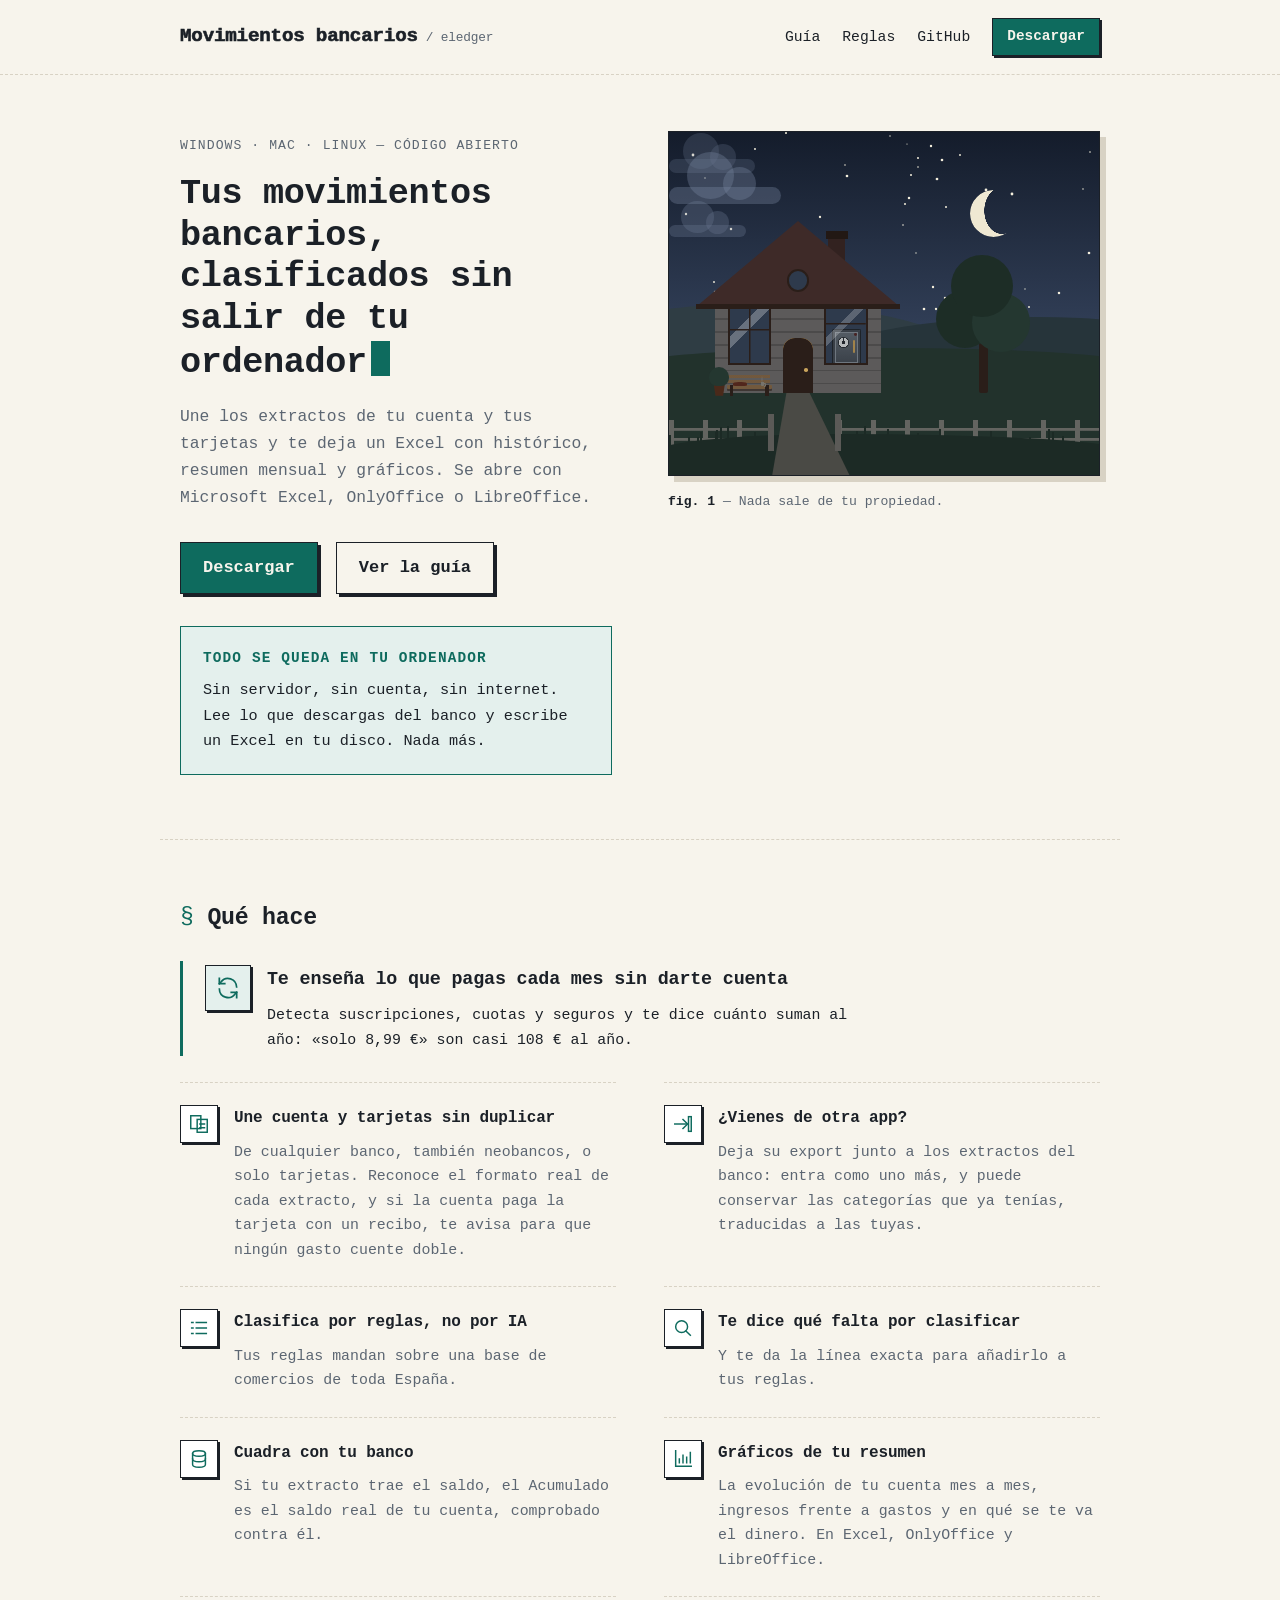
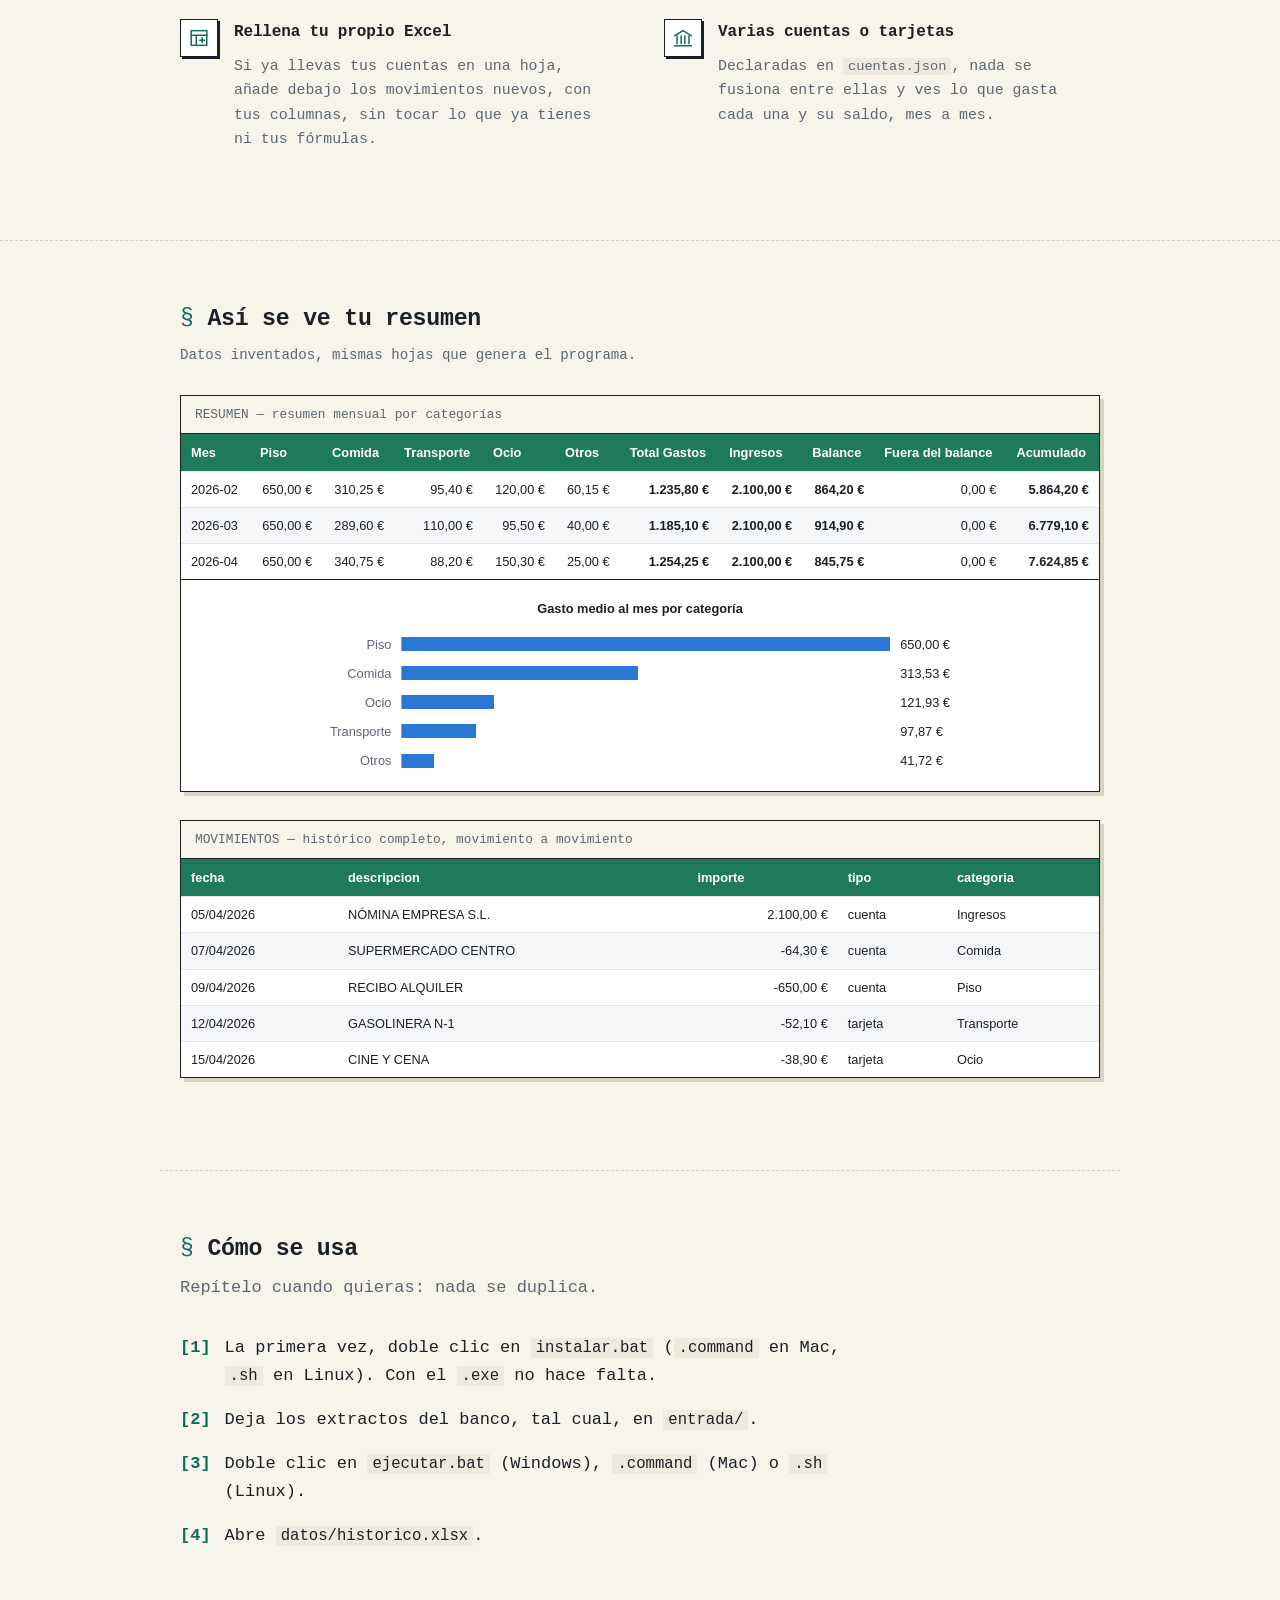
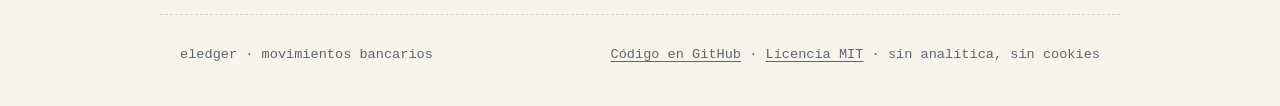
==== commit 32ed0b07: "Revisión de coherencia con la 2.14.0 - Portada: quien viene de otra app «puede» conservar sus catego" ====
--- a/index.html
+++ b/index.html
@@ -110,7 +110,7 @@
       <div class="tarjeta">
         <svg class="icono" viewBox="0 0 24 24" aria-hidden="true" fill="none" stroke="currentColor" stroke-width="1.6" stroke-linecap="square" stroke-linejoin="miter"><path d="M3 12h13"/><path d="M12 7l5 5-5 5"/><rect x="18" y="4" width="3" height="16"/></svg>
         <h3>¿Vienes de otra app?</h3>
-        <p>Deja su export junto a los extractos del banco: entra como uno más y conserva las categorías que ya tenías, traducidas a las tuyas.</p>
+        <p>Deja su export junto a los extractos del banco: entra como uno más, y puede conservar las categorías que ya tenías, traducidas a las tuyas.</p>
       </div>
       <div class="tarjeta">
         <svg class="icono" viewBox="0 0 24 24" aria-hidden="true" fill="none" stroke="currentColor" stroke-width="1.6" stroke-linecap="square" stroke-linejoin="miter"><path d="M9 6h11M9 12h11M9 18h11"/><path d="M4 6h1.5M4 12h1.5M4 18h1.5"/></svg>
--- a/assets/estilos.css
+++ b/assets/estilos.css
@@ -971,9 +971,11 @@
   100% { transform: translate(var(--dx), var(--dy)) rotate(340deg); opacity: 0; }
 }
 
-/* --- el banco, junto a la entrada: un sitio tranquilo para sentarse
-   fuera, con su cojín, una taza que aún humea y una maceta al lado --- */
-.banco { left: 34%; width: 13%; bottom: 17.5%; height: 7%; }
+/* --- el banco, pegado a la fachada bajo la ventana del salón (a la
+   izquierda de la puerta): un sitio tranquilo para sentarse fuera, con su
+   cojín, una taza que aún humea y una maceta al lado. Si se mueve la casa,
+   hay que moverlos con ella. --- */
+.banco { left: 13.4%; width: 10.6%; bottom: 23.2%; height: 6%; }
 .banco > div { position: absolute; }
 .banco .respaldo {
   left: 4%; right: 4%; top: 0; height: 42%;
@@ -1030,7 +1032,7 @@
   0%, 100% { opacity: 0.2; transform: translateY(0) scaleX(0.8); }
   50% { opacity: 0.7; transform: translateY(-18%) scaleX(1.1); }
 }
-.maceta { left: 47.5%; width: 3.2%; bottom: 17.5%; height: 4%; }
+.maceta { left: 10.4%; width: 2.6%; bottom: 23.2%; height: 3.4%; }
 /* el tiesto, estrecho abajo; la mata sale por arriba */
 .maceta::before {
   content: "";
@@ -1101,15 +1103,25 @@
   70% { opacity: 0.8; }
 }
 
-/* --- mariposas, de día --- */
+/* --- mariposas, de día. Vuelan de un punto a otro (escena.js mueve
+   left/top con una transición suave) y a ratos bajan a posarse en la
+   hierba, donde solo abren y cierran las alas despacio. --- */
 .mariposa {
   position: absolute;
   width: 2.4%;
   aspect-ratio: 1;
-  animation: vagar 24s ease-in-out var(--retardo, 0s) infinite alternate;
-}
-.mariposa::before,
-.mariposa::after {
+  cursor: pointer;
+  transition: left var(--vuelo, 4s) cubic-bezier(0.45, 0.05, 0.55, 0.95),
+              top var(--vuelo, 4s) cubic-bezier(0.45, 0.05, 0.55, 0.95),
+              opacity 1.2s ease;
+}
+.mariposa .alas {
+  position: absolute;
+  inset: 0;
+  animation: revoloteo 0.9s ease-in-out infinite alternate;
+}
+.mariposa .alas::before,
+.mariposa .alas::after {
   content: "";
   position: absolute;
   top: 0;
@@ -1119,23 +1131,17 @@
   border-radius: 60% 10% 60% 30%;
   animation: batir 0.55s ease-in-out infinite alternate;
 }
-.mariposa::before { left: 0; transform-origin: 100% 50%; }
-.mariposa::after { right: 0; transform-origin: 0 50%; border-radius: 10% 60% 30% 60%; }
+.mariposa .alas::before { left: 0; transform-origin: 100% 50%; }
+.mariposa .alas::after { right: 0; transform-origin: 0 50%; border-radius: 10% 60% 30% 60%; }
 .escena:not([data-momento="dia"]) .mariposa { display: none; }
-/* posada: se queda donde está y mueve las alas despacio */
-.mariposa.posada { animation-play-state: paused; }
-.mariposa.posada::before,
-.mariposa.posada::after { animation: batir-lento 3s ease-in-out infinite alternate; }
-@keyframes batir-lento { to { transform: scaleX(0.55); } }
+/* en el suelo: quieta, con las alas abriéndose y cerrándose despacio */
+.mariposa.posada .alas { animation: none; }
+.mariposa.posada .alas::before,
+.mariposa.posada .alas::after { animation: batir-lento 3.2s ease-in-out infinite alternate; }
+.mariposa.oculta { opacity: 0; }
+@keyframes revoloteo { to { transform: translateY(-35%); } }
 @keyframes batir { to { transform: scaleX(0.25); } }
-@keyframes vagar {
-  0% { transform: translate(0, 0); }
-  15% { transform: translate(45px, -28px); }
-  35% { transform: translate(95px, 4px); }
-  55% { transform: translate(60px, -40px); }
-  75% { transform: translate(130px, -14px); }
-  100% { transform: translate(150px, -36px); }
-}
+@keyframes batir-lento { to { transform: scaleX(0.45); } }
 
 /* --- el gato: un SVG que escena.js crea y pasea por fases (anda, se
    sienta a mitad, sigue). Mira a la izquierda, que es hacia donde va. Rojizo
@@ -1311,16 +1317,6 @@
   100% { transform: scale(0.4) rotate(90deg); opacity: 0; }
 }
 
-/* una mariposa asustada sale volando */
-.mariposa { cursor: pointer; transition: opacity 1.2s ease; }
-.mariposa.oculta { opacity: 0; }
-/* huir va en «translate», aparte del «transform» de vagar: sale volando
-   desde donde esté, sin saltar antes a su sitio de partida */
-.mariposa.huye {
-  animation: vagar 24s ease-in-out var(--retardo, 0s) infinite alternate,
-             huir 2.4s ease-in-out forwards;
-}
-@keyframes huir { to { translate: 70px -170px; opacity: 0; } }
 
 .escena-marco figcaption {
   margin-top: 16px;
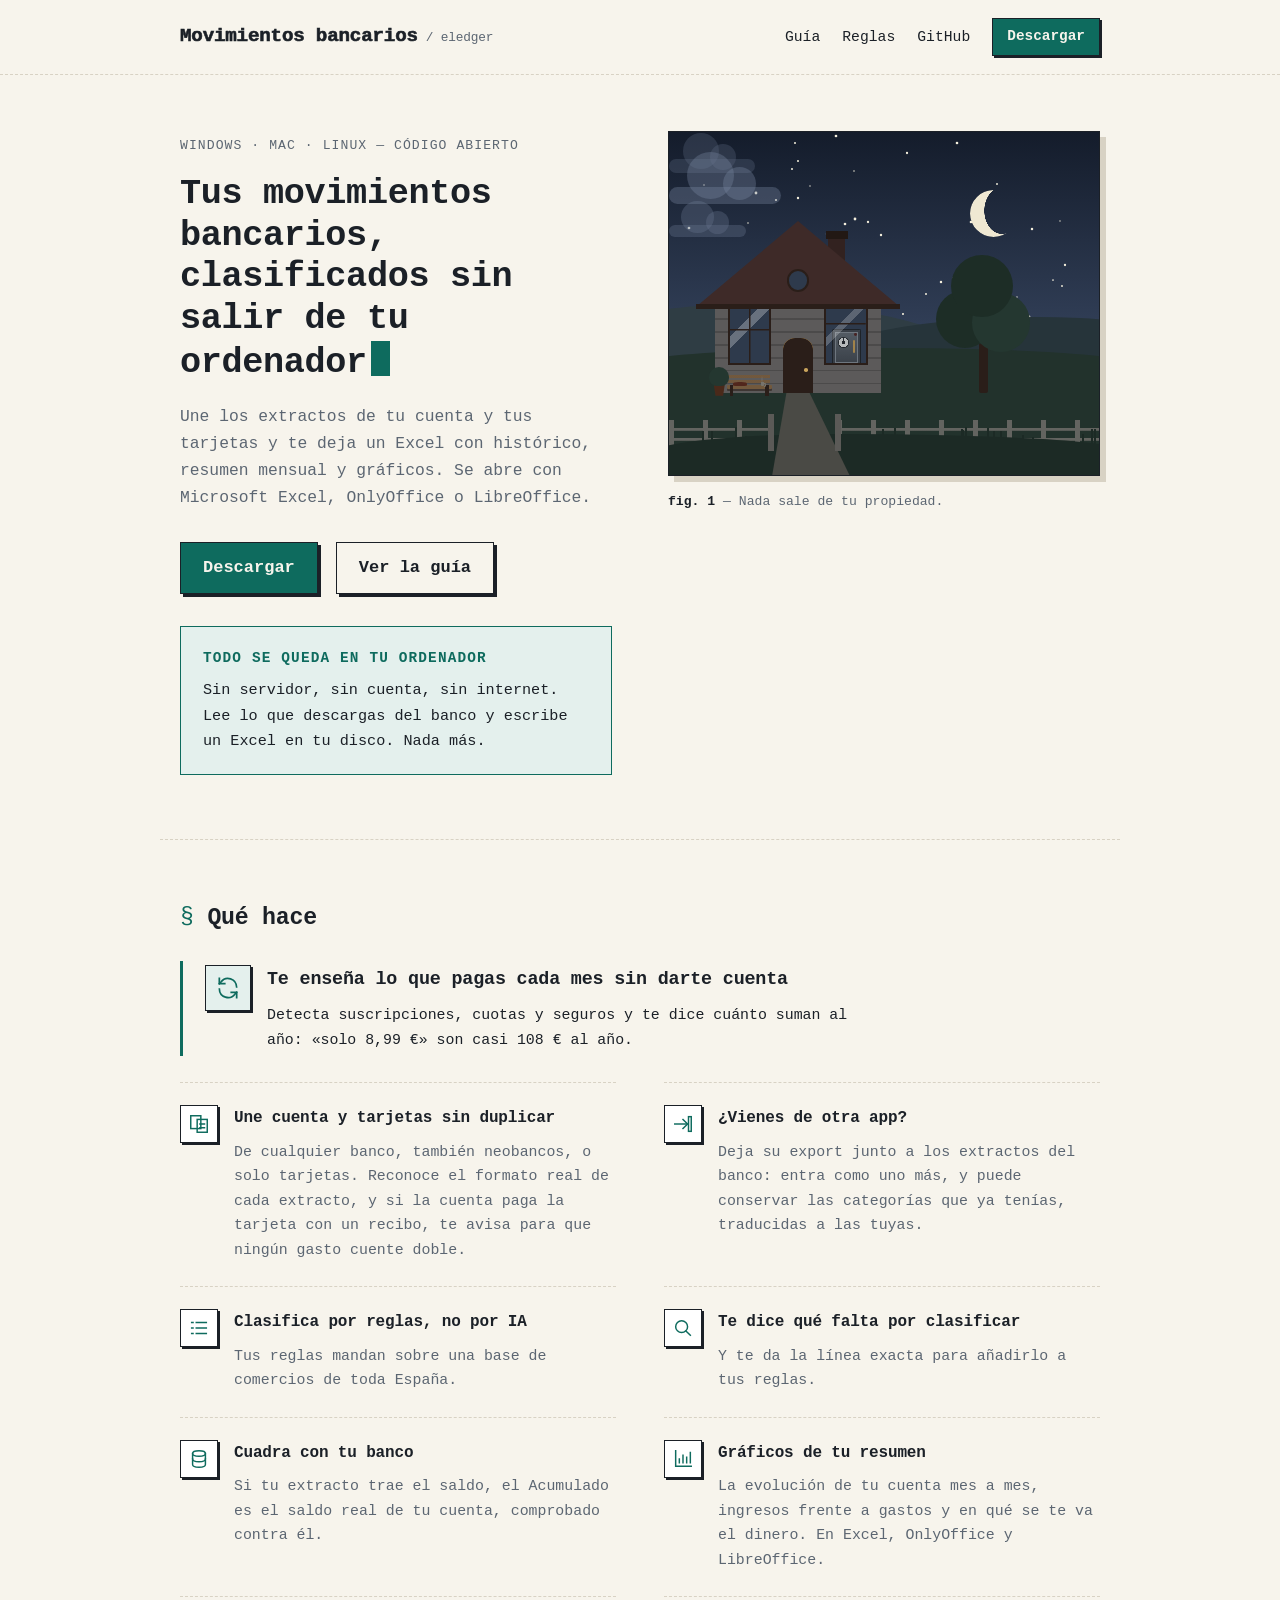
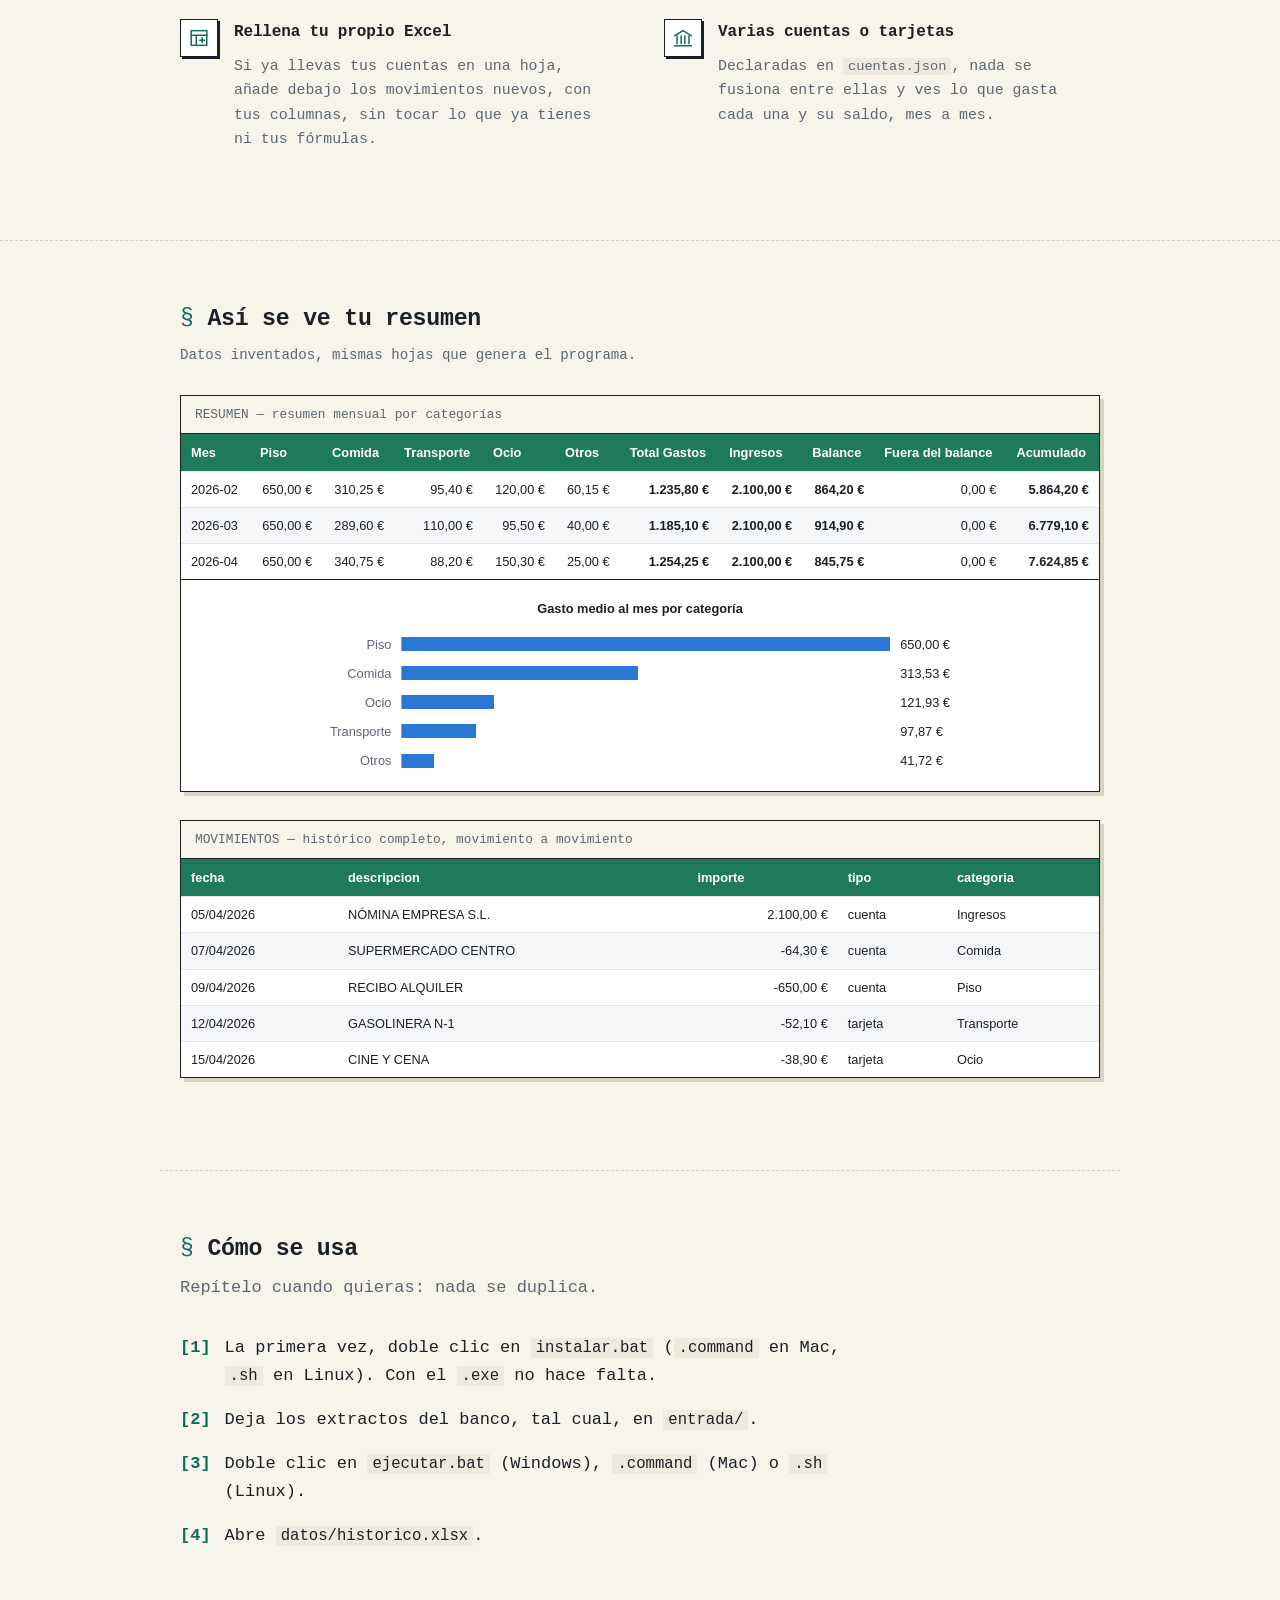
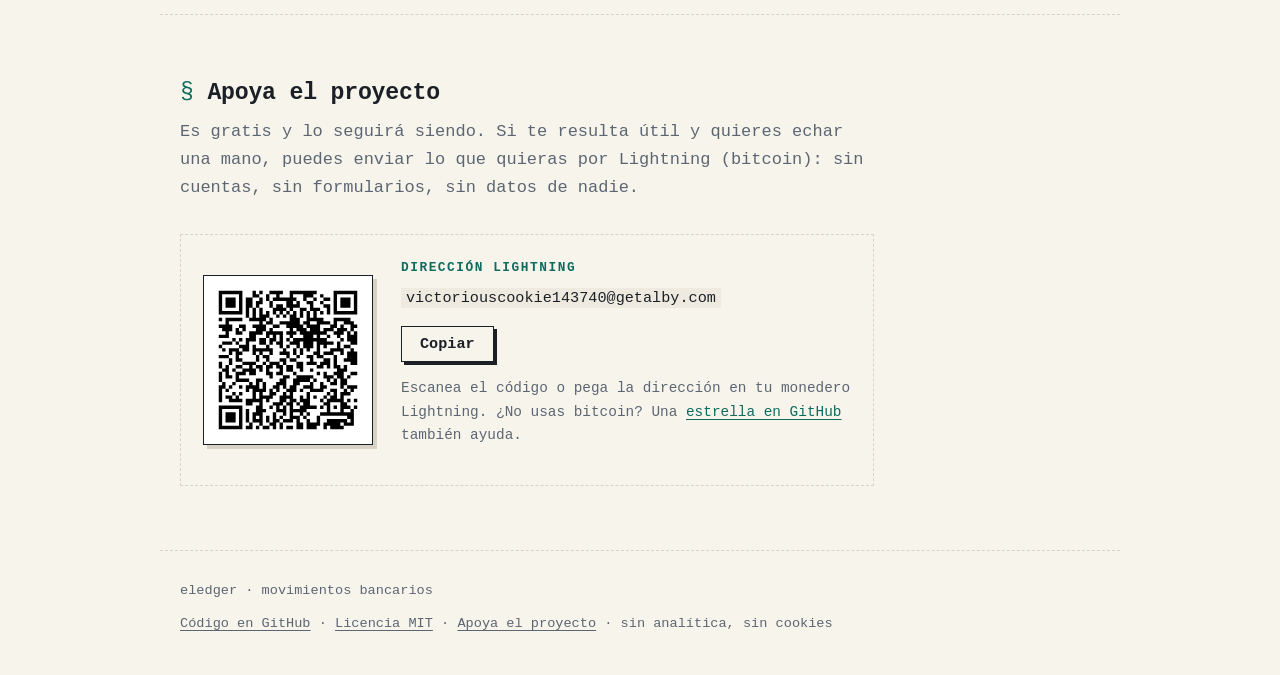
==== commit 1bc6c231: "Apoya el proyecto: una dirección Lightning, sin plataformas Sección al final de la portada con la di" ====
--- a/index.html
+++ b/index.html
@@ -7,6 +7,7 @@
 <meta name="description" content="Herramienta local para clasificar tus movimientos bancarios. Todo se procesa en tu ordenador: sin servidor, sin cuenta, sin conexión a internet.">
 <link rel="stylesheet" href="assets/estilos.css">
 <script src="assets/escena.js" defer></script>
+<script src="assets/apoyo.js" defer></script>
 </head>
 <body>
 
@@ -231,6 +232,26 @@
     </ol>
   </section>
 
+  <section class="contenedor" id="apoya">
+    <h2>Apoya el proyecto</h2>
+    <p class="entradilla">Es gratis y lo seguirá siendo. Si te resulta útil y
+      quieres echar una mano, puedes enviar lo que quieras por Lightning
+      (bitcoin): sin cuentas, sin formularios, sin datos de nadie.</p>
+    <div class="apoyo">
+      <img class="apoyo-qr" src="assets/lightning-qr.svg" width="170" height="170"
+           alt="Código QR de la dirección Lightning para apoyar el proyecto">
+      <div class="apoyo-texto">
+        <p class="apoyo-etiqueta">Dirección Lightning</p>
+        <p class="apoyo-direccion"><code id="direccion-ln">victoriouscookie143740@<wbr>getalby.com</code></p>
+        <button class="boton-secundario" id="copiar-ln" type="button" hidden>Copiar</button>
+        <p class="pmini">Escanea el código o pega la dirección en tu monedero
+          Lightning. ¿No usas bitcoin? Una
+          <a href="https://github.com/ulmoexp/eledger">estrella en GitHub</a>
+          también ayuda.</p>
+      </div>
+    </div>
+  </section>
+
 </main>
 
 <footer class="contenedor">
@@ -239,6 +260,7 @@
     <span>
       <a href="https://github.com/ulmoexp/eledger">Código en GitHub</a>
       · <a href="https://github.com/ulmoexp/eledger/blob/master/LICENSE">Licencia MIT</a>
+      · <a href="#apoya">Apoya el proyecto</a>
       · sin analítica, sin cookies
     </span>
   </div>
--- a/assets/estilos.css
+++ b/assets/estilos.css
@@ -346,6 +346,39 @@
 .grafico-hoja .pista { display: block; border-left: 1px solid var(--gris-cl); }
 .grafico-hoja .barra { display: block; height: 14px; background: #2A78D6; }
 .grafico-hoja .valor { font-variant-numeric: tabular-nums; }
+
+/* --- apoya el proyecto: la dirección Lightning y su QR (generado en
+   local y servido desde assets/, sin nada de terceros) --- */
+.apoyo {
+  display: flex;
+  gap: 28px;
+  align-items: center;
+  max-width: var(--medida);
+  padding: 22px;
+  border: 1.5px dashed var(--linea);
+}
+.apoyo-qr {
+  flex: none;
+  width: 170px;
+  height: 170px;
+  padding: 8px;
+  background: #FFFFFF;
+  border: 1.5px solid var(--tinta);
+  box-shadow: 4px 4px 0 var(--linea);
+}
+.apoyo-texto { flex: 1; min-width: 0; }
+.apoyo-etiqueta {
+  margin: 0 0 6px;
+  font-size: 0.8rem;
+  letter-spacing: 0.12em;
+  text-transform: uppercase;
+  color: var(--acento);
+  font-weight: 700;
+}
+/* la dirección es larga: que parta donde haga falta en vez de desbordar */
+.apoyo-direccion { margin: 0 0 14px; overflow-wrap: anywhere; }
+.apoyo-direccion code { font-size: 0.95rem; }
+button.boton-secundario { cursor: pointer; font-size: 0.95rem; padding: 8px 18px; }
 
 /* --- pasos --- */
 .pasos {
@@ -1340,6 +1373,8 @@
 
 /* --- móvil --- */
 @media (max-width: 820px) {
+  .apoyo { flex-direction: column; align-items: flex-start; }
+  .apoyo-direccion code { font-size: 0.85rem; }
   .hero {
     grid-template-columns: minmax(0, 1fr);
     grid-template-areas: "texto" "privacidad" "escena";
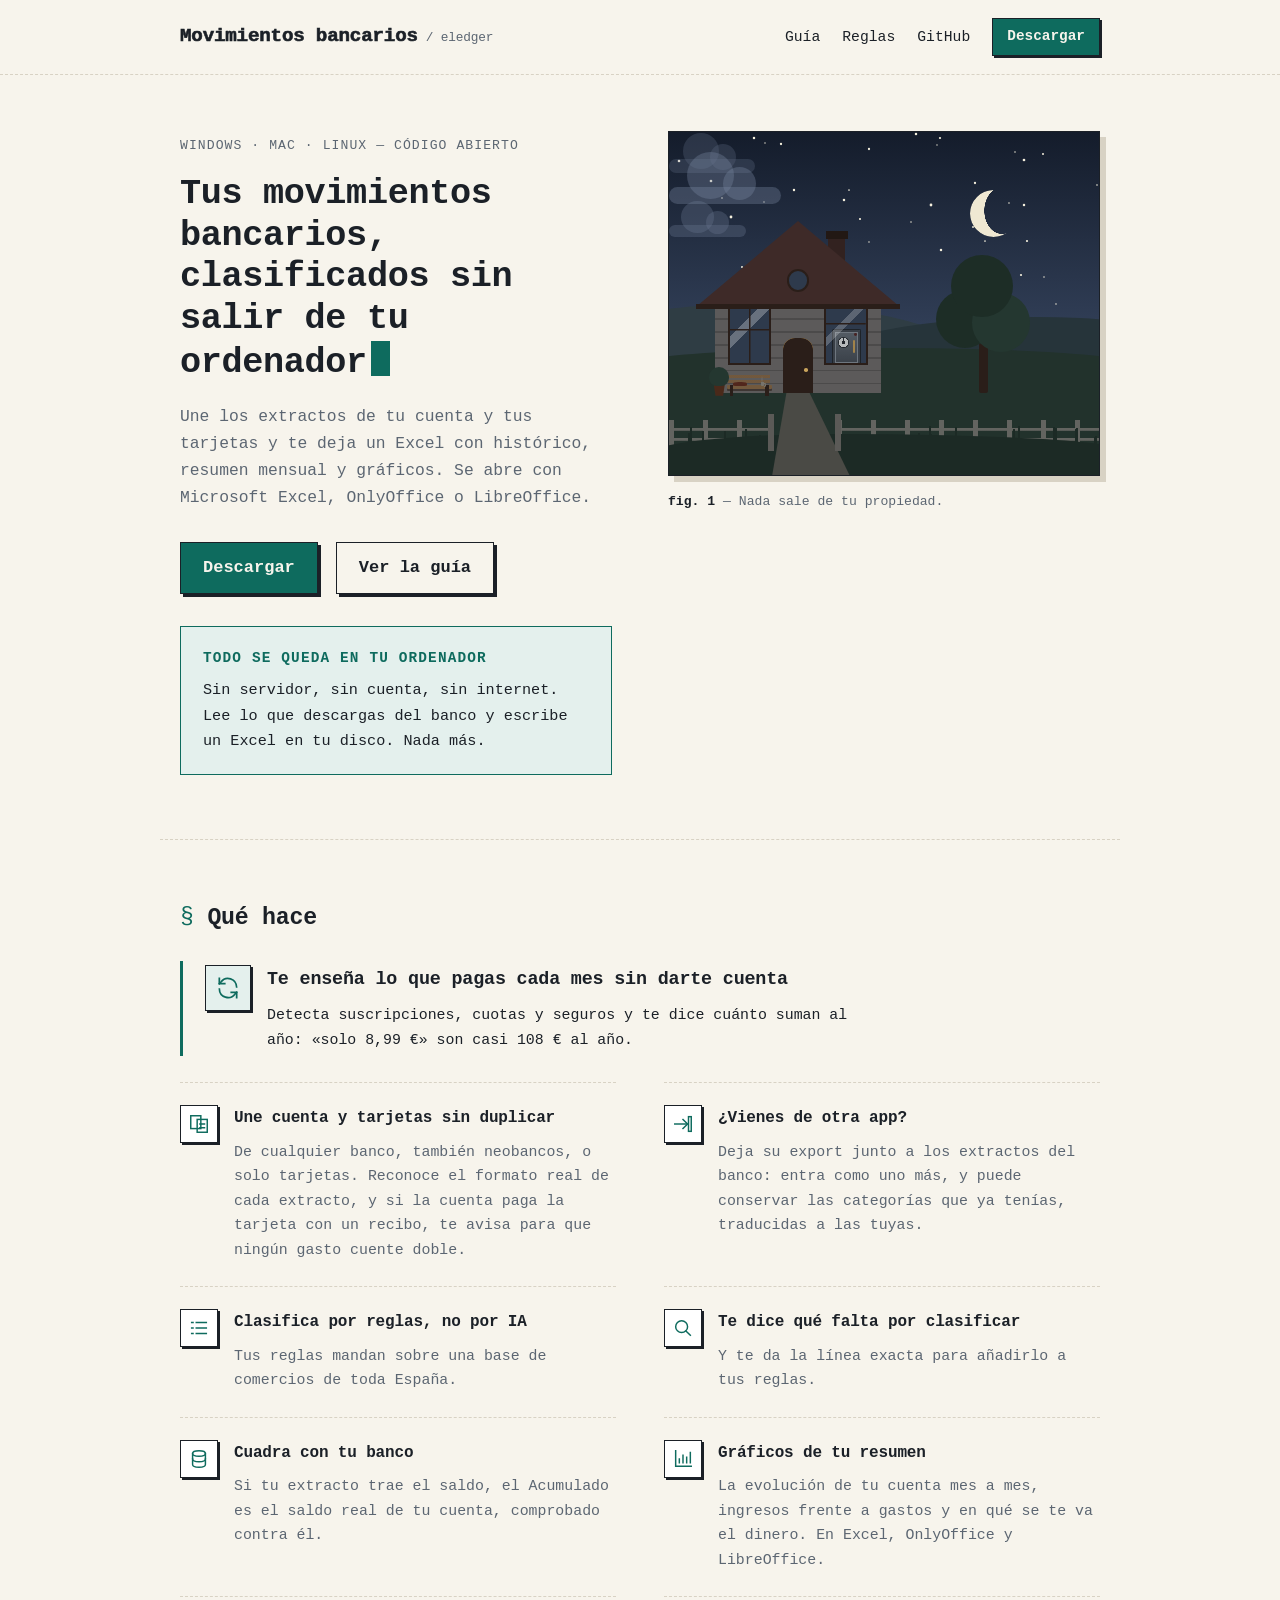
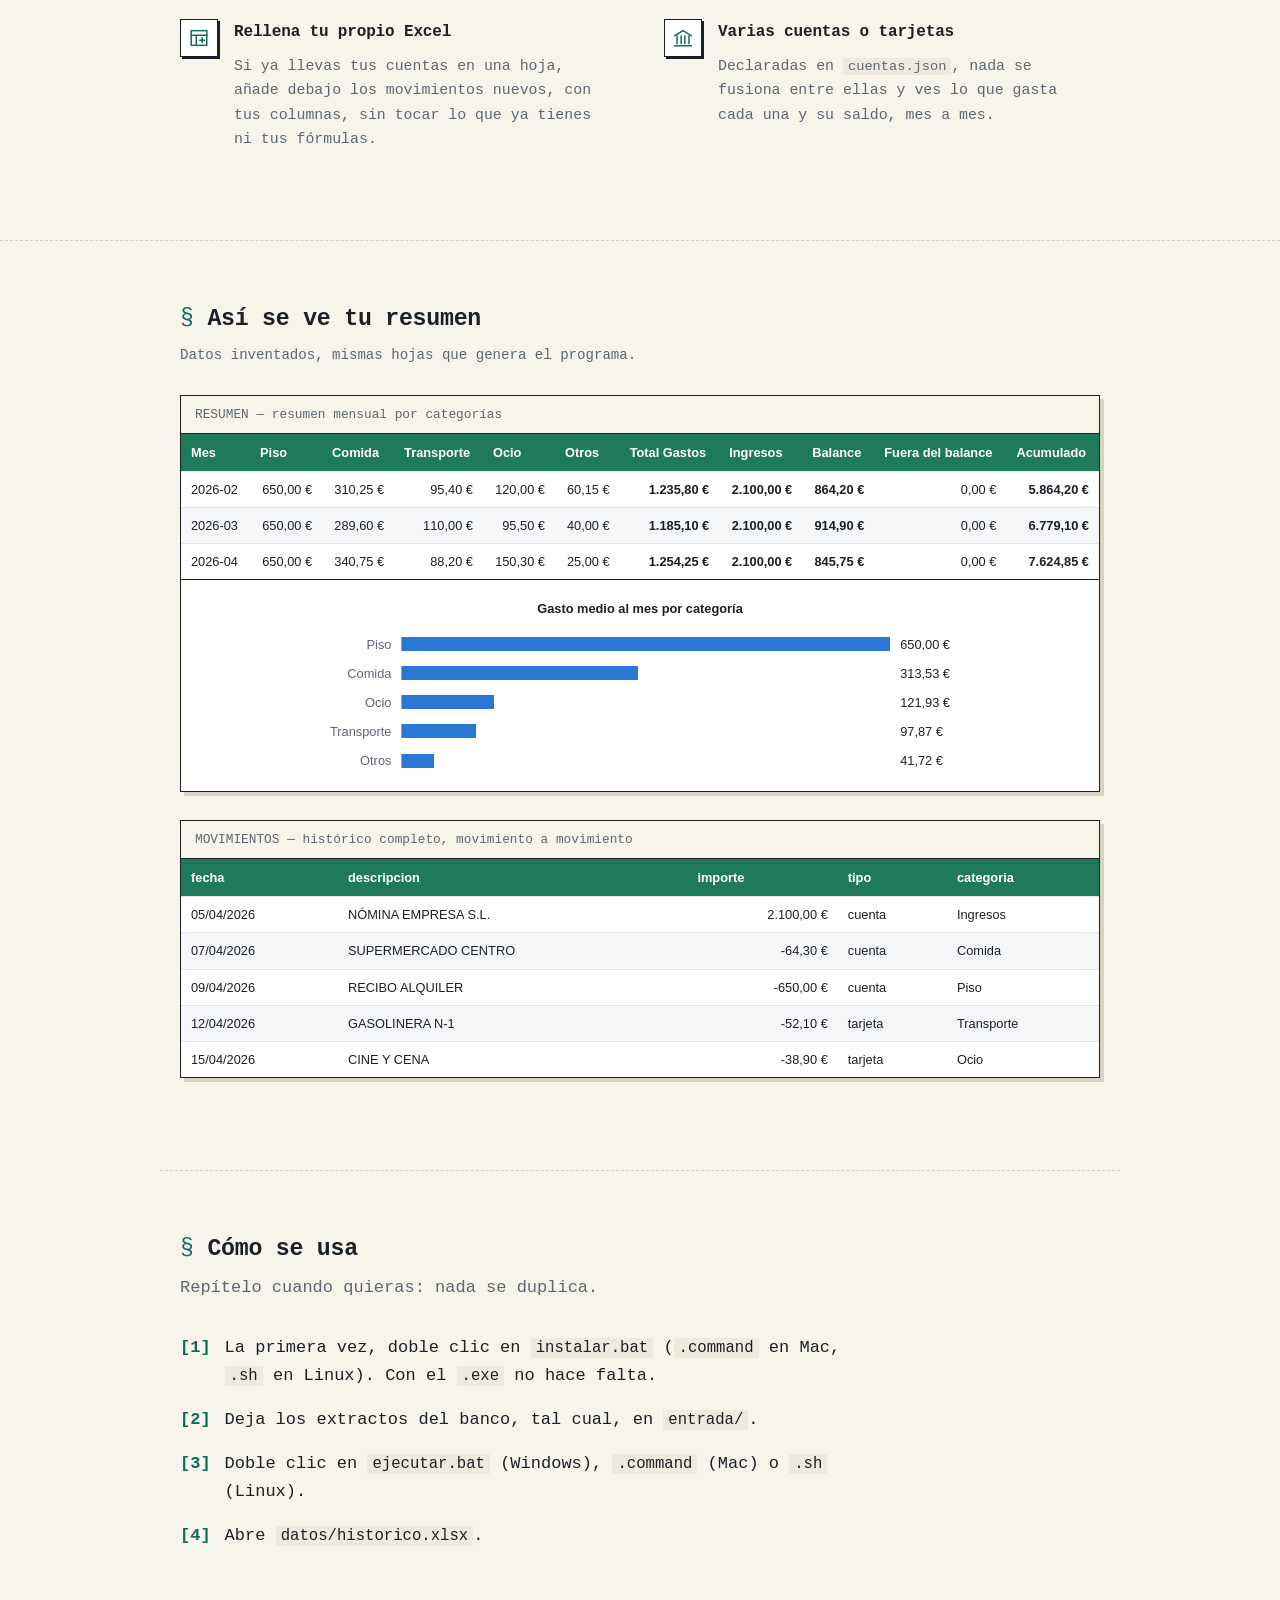
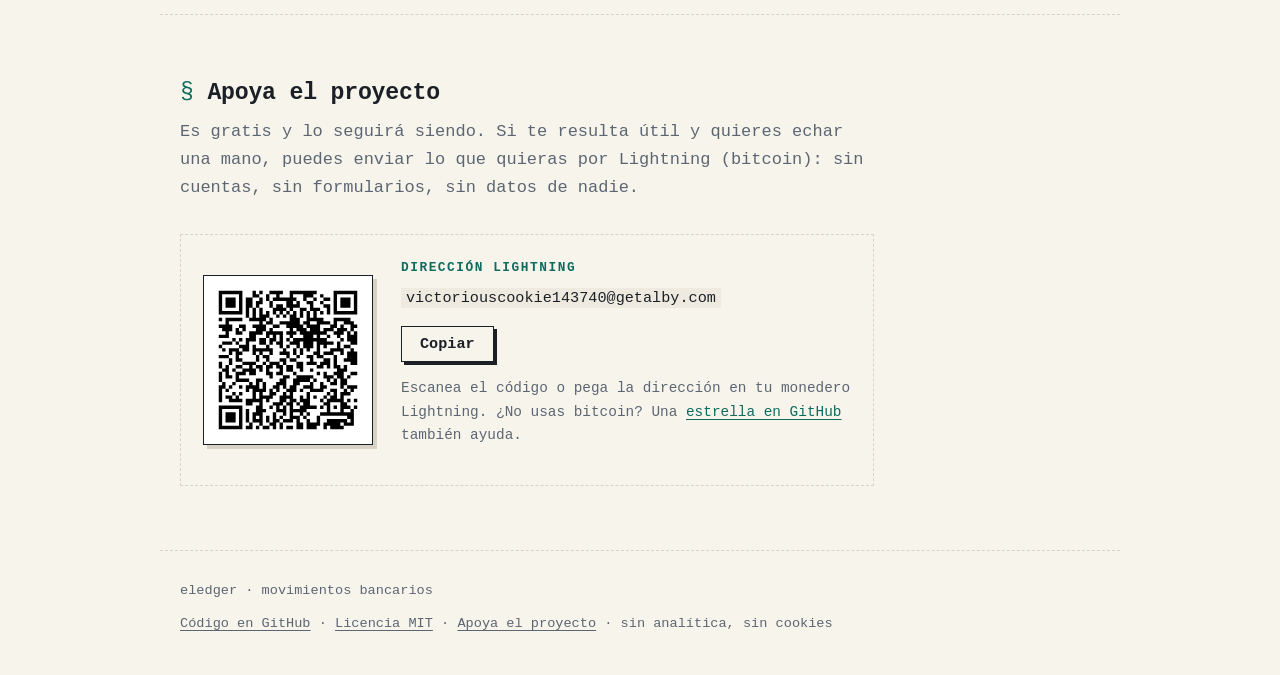
==== commit 68260e43: "Aviso de «Dirección copiada» junto al botón Copiar Al copiar la dirección Lightning aparece un aviso" ====
--- a/index.html
+++ b/index.html
@@ -243,7 +243,10 @@
       <div class="apoyo-texto">
         <p class="apoyo-etiqueta">Dirección Lightning</p>
         <p class="apoyo-direccion"><code id="direccion-ln">victoriouscookie143740@<wbr>getalby.com</code></p>
-        <button class="boton-secundario" id="copiar-ln" type="button" hidden>Copiar</button>
+        <div class="apoyo-accion">
+          <button class="boton-secundario" id="copiar-ln" type="button" hidden>Copiar</button>
+          <span class="apoyo-aviso" id="aviso-ln" role="status" aria-live="polite"></span>
+        </div>
         <p class="pmini">Escanea el código o pega la dirección en tu monedero
           Lightning. ¿No usas bitcoin? Una
           <a href="https://github.com/ulmoexp/eledger">estrella en GitHub</a>
--- a/assets/estilos.css
+++ b/assets/estilos.css
@@ -379,6 +379,25 @@
 .apoyo-direccion { margin: 0 0 14px; overflow-wrap: anywhere; }
 .apoyo-direccion code { font-size: 0.95rem; }
 button.boton-secundario { cursor: pointer; font-size: 0.95rem; padding: 8px 18px; }
+/* el botón y, a su lado, el aviso de que se ha copiado: aparece con un
+   fundido y se va solo */
+.apoyo-accion {
+  display: flex;
+  align-items: center;
+  flex-wrap: wrap;
+  gap: 8px 16px;
+  margin-bottom: 14px;
+}
+.apoyo-aviso {
+  font-size: 0.9rem;
+  font-weight: 700;
+  color: var(--acento);
+  opacity: 0;
+  transform: translateX(-4px);
+  transition: opacity 0.3s ease, transform 0.3s ease;
+}
+.apoyo-aviso.visible { opacity: 1; transform: none; }
+.apoyo-aviso.fallo { color: var(--aviso, #B4531A); }
 
 /* --- pasos --- */
 .pasos {
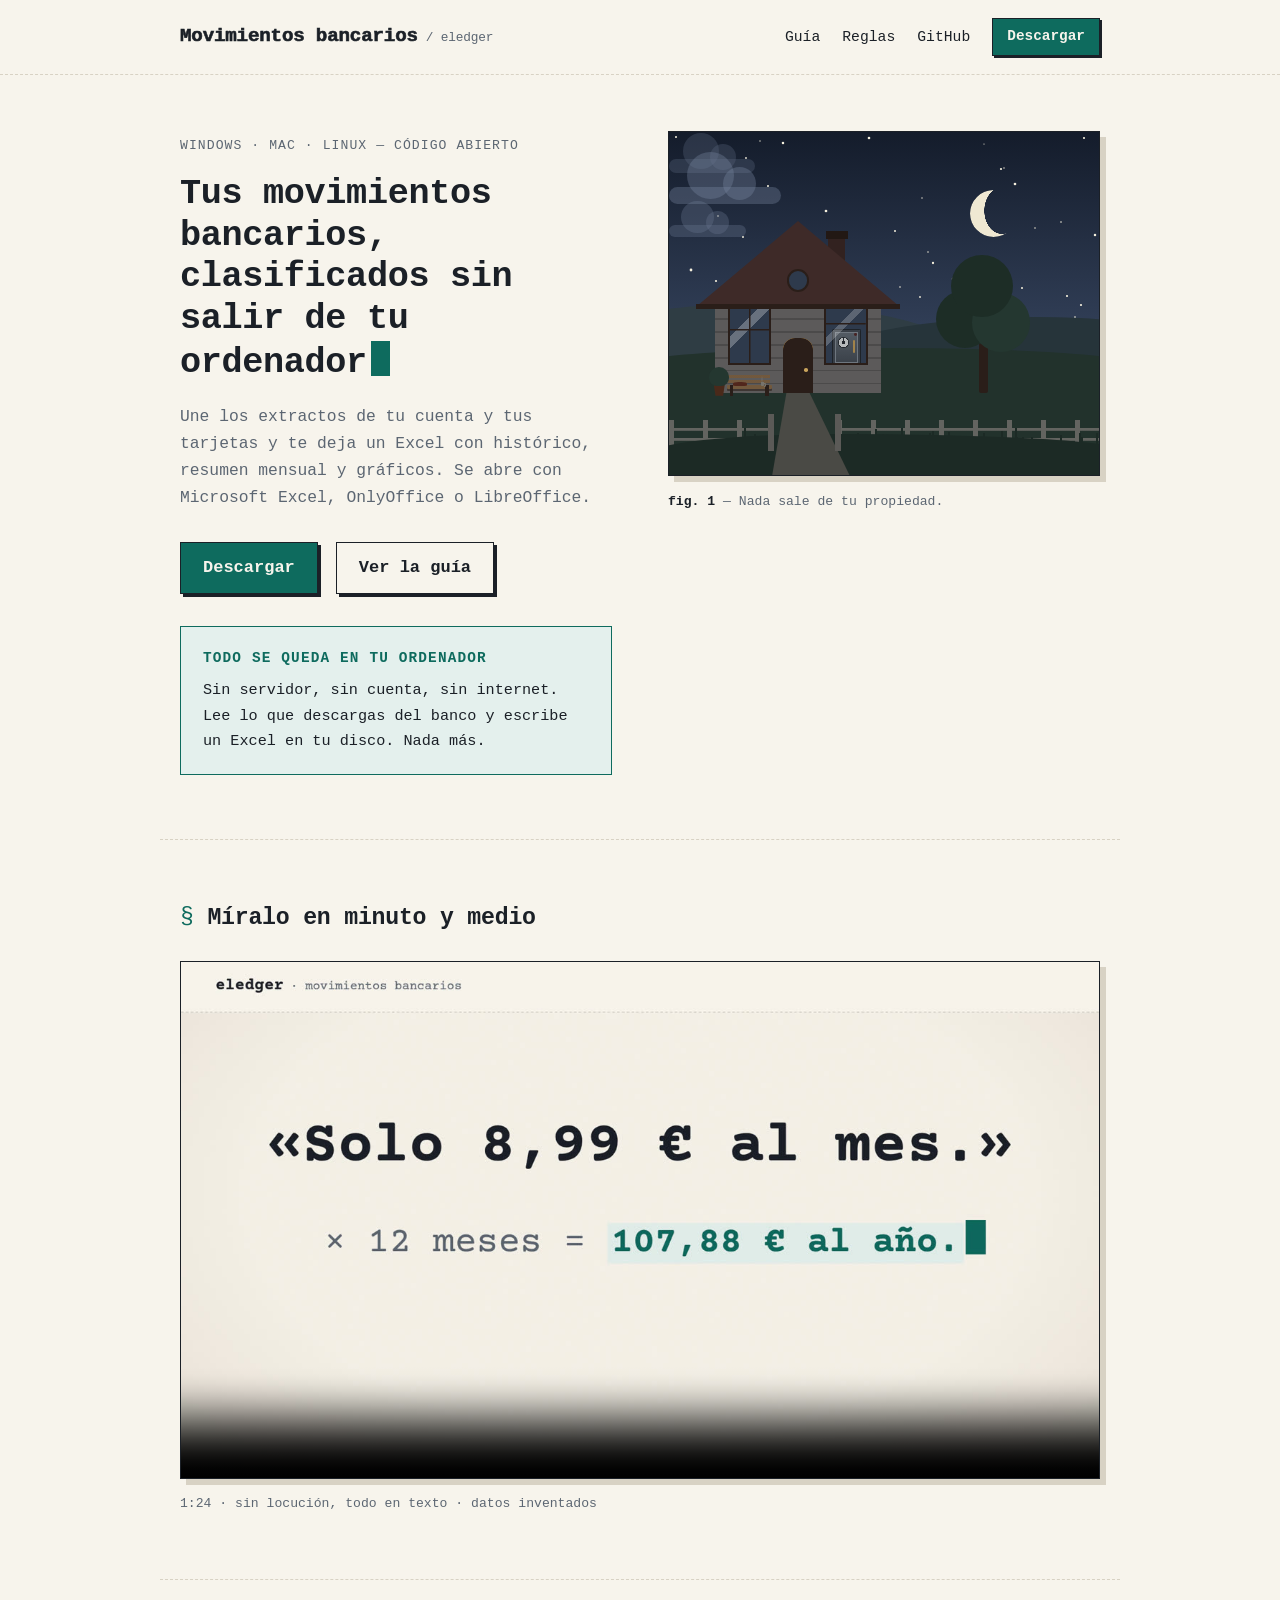
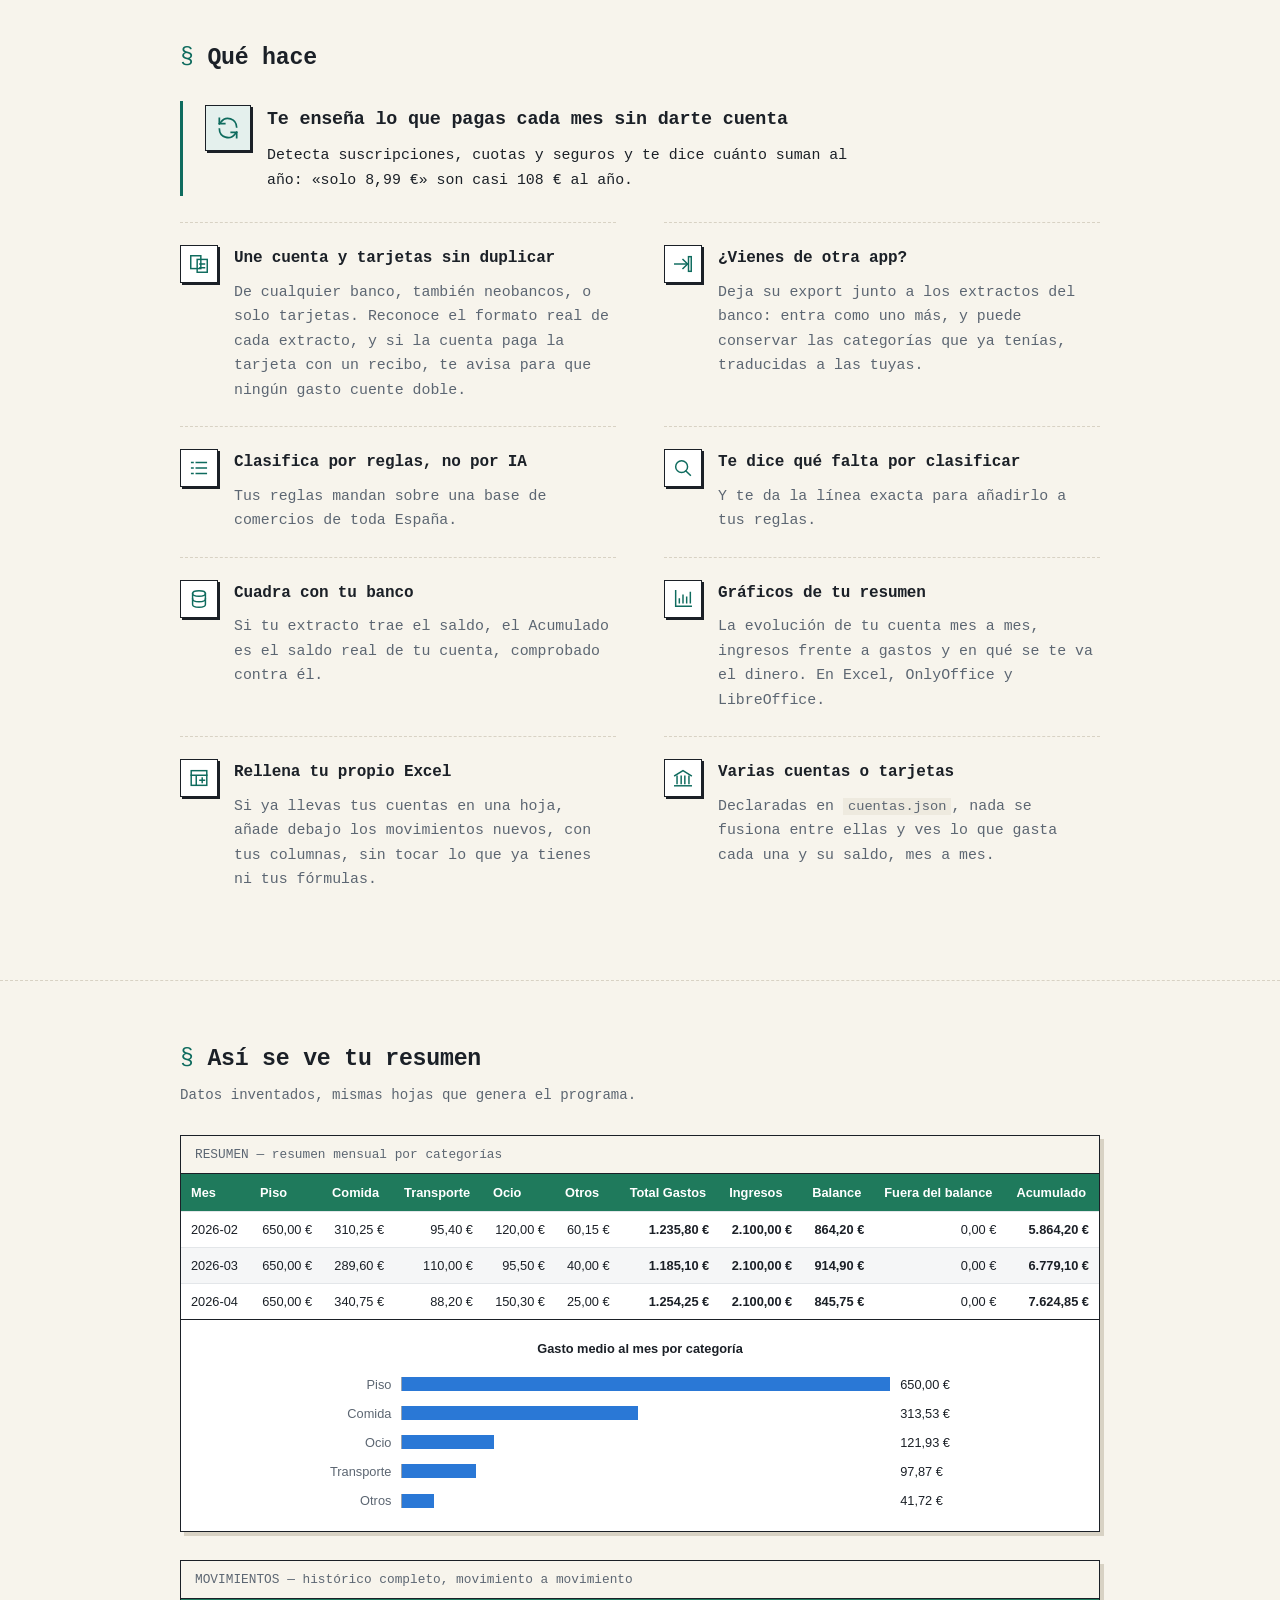
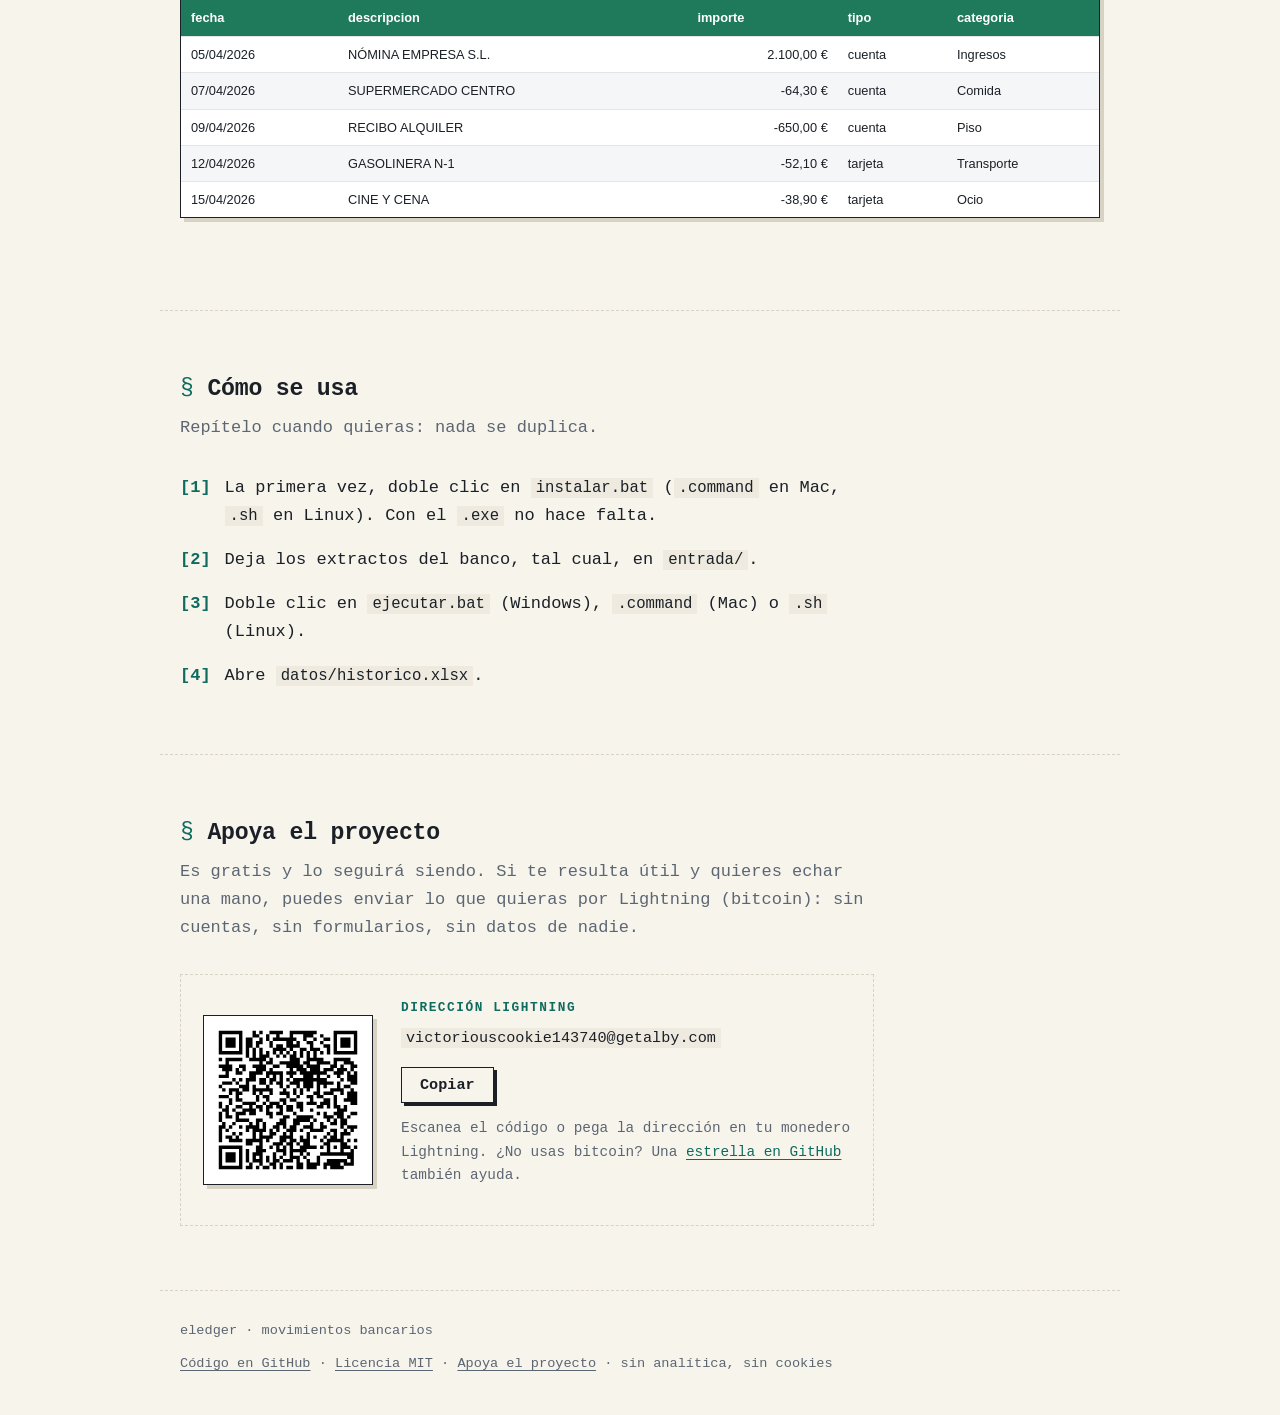
==== commit 264c481e: "Vídeo de la portada: qué hace la herramienta en 1:24 Sección «Míralo en minuto y medio» entre el her" ====
--- a/index.html
+++ b/index.html
@@ -95,6 +95,19 @@
     </figure>
   </section>
 
+  <section class="contenedor" id="video">
+    <h2>Míralo en minuto y medio</h2>
+    <figure class="video">
+      <video controls preload="none" playsinline width="1920" height="1080"
+             poster="assets/video/eledger-portada.jpg"
+             aria-label="Vídeo de 1 minuto y 24 segundos: qué hace la herramienta, paso a paso, con datos inventados. Sin locución: todo va en texto en pantalla.">
+        <source src="assets/video/eledger.mp4" type="video/mp4">
+        <a href="assets/video/eledger.mp4">Descargar el vídeo (MP4)</a>
+      </video>
+      <figcaption>1:24 · sin locución, todo en texto · datos inventados</figcaption>
+    </figure>
+  </section>
+
   <section class="contenedor" id="que-hace">
     <h2>Qué hace</h2>
     <div class="rejilla">
--- a/assets/estilos.css
+++ b/assets/estilos.css
@@ -231,6 +231,25 @@
 .aviso.alerta { background: var(--aviso-cl); border-color: var(--aviso); }
 .aviso.alerta h3 { color: var(--aviso); }
 
+/* --- vídeo de la portada: servido desde la propia web, no desde YouTube,
+   para no romper «sin analítica, sin cookies» (un reproductor incrustado
+   conecta el navegador con un tercero). preload="none" + póster: no se
+   descarga nada hasta que se le da al play. Mismo marco que la escena. --- */
+.video { margin: 28px 0 0; }
+.video video {
+  display: block;
+  width: 100%;
+  height: auto;
+  background: var(--tinta);
+  border: 1.5px solid var(--tinta);
+  box-shadow: 6px 6px 0 var(--linea);
+}
+.video figcaption {
+  margin-top: 14px;
+  font-size: 0.82rem;
+  color: var(--gris);
+}
+
 /* --- lista de qué hace: sin cajas, renglones separados por rayas --- */
 .rejilla {
   margin-top: 28px;
@@ -396,6 +415,8 @@
   transform: translateX(-4px);
   transition: opacity 0.3s ease, transform 0.3s ease;
 }
+.apoyo-aviso { display: inline-flex; align-items: center; gap: 6px; }
+.apoyo-tick { width: 18px; height: 18px; flex: none; }
 .apoyo-aviso.visible { opacity: 1; transform: none; }
 .apoyo-aviso.fallo { color: var(--aviso, #B4531A); }
 
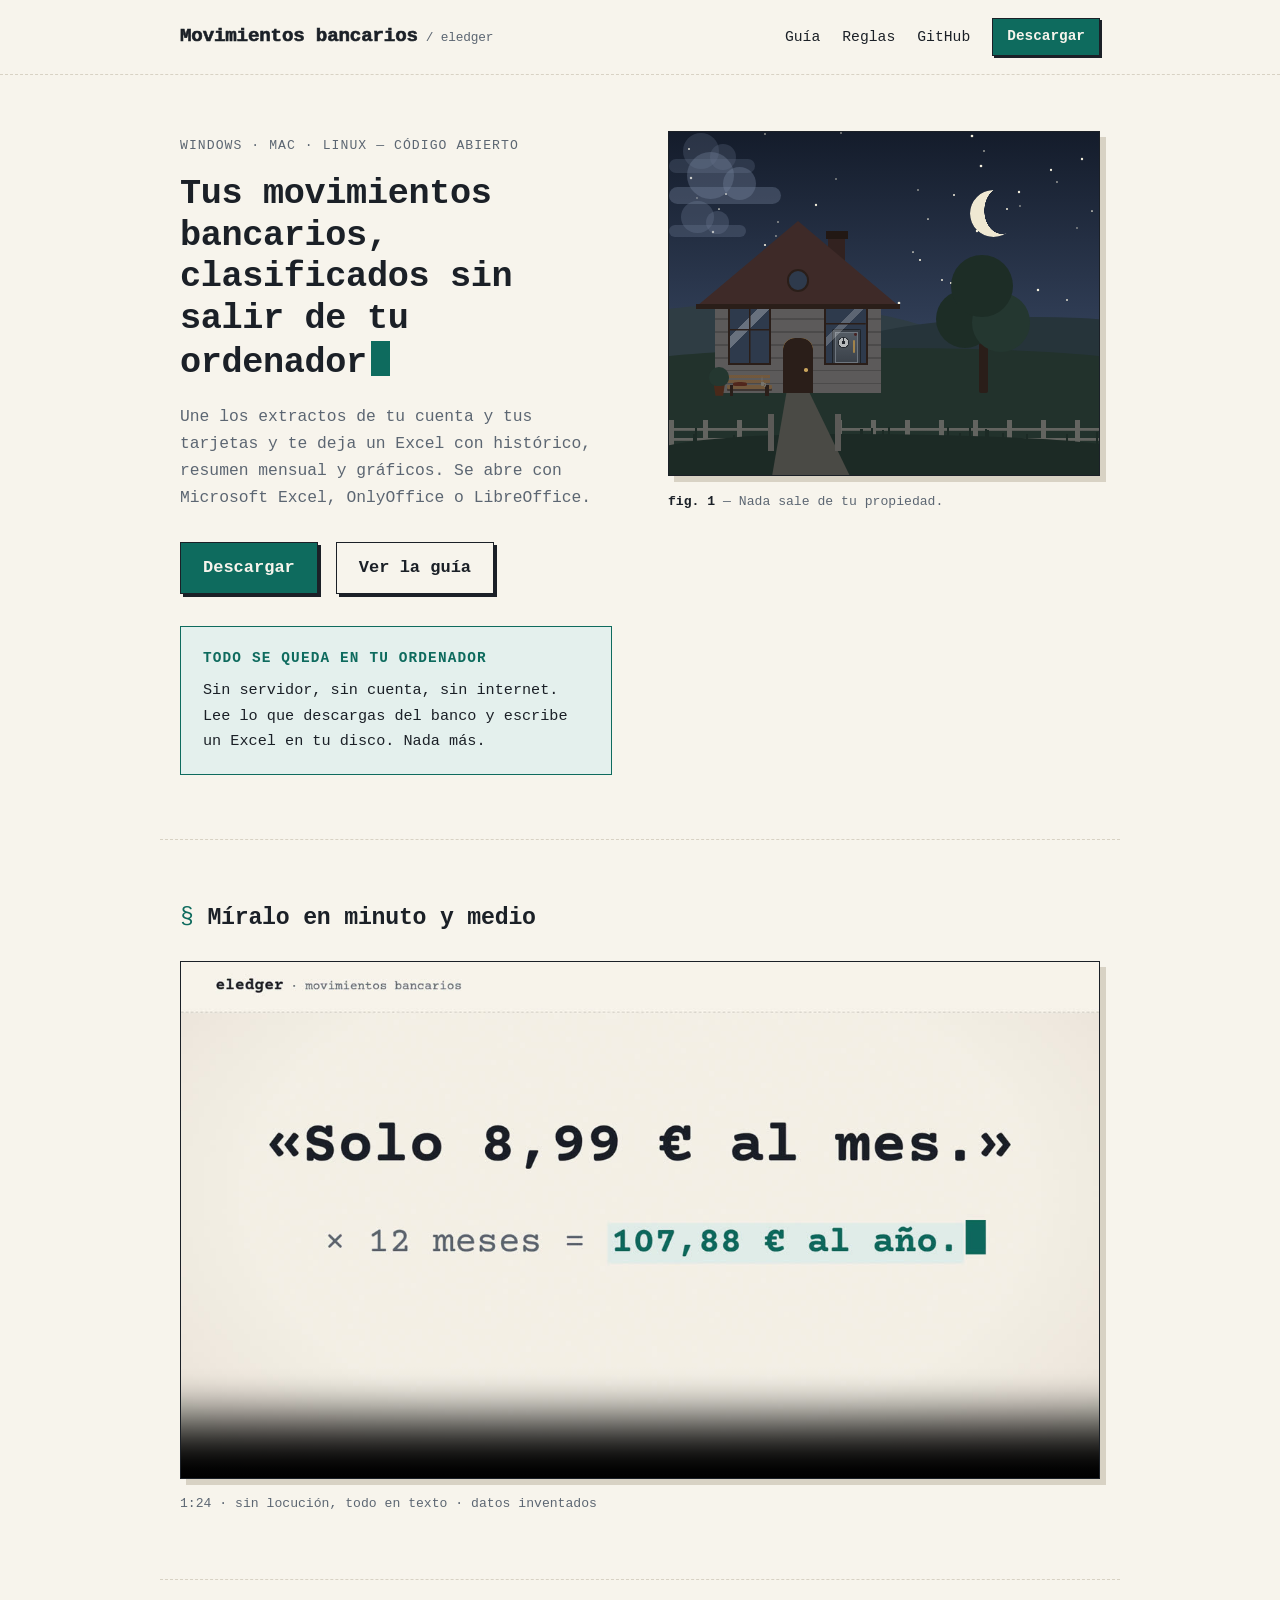
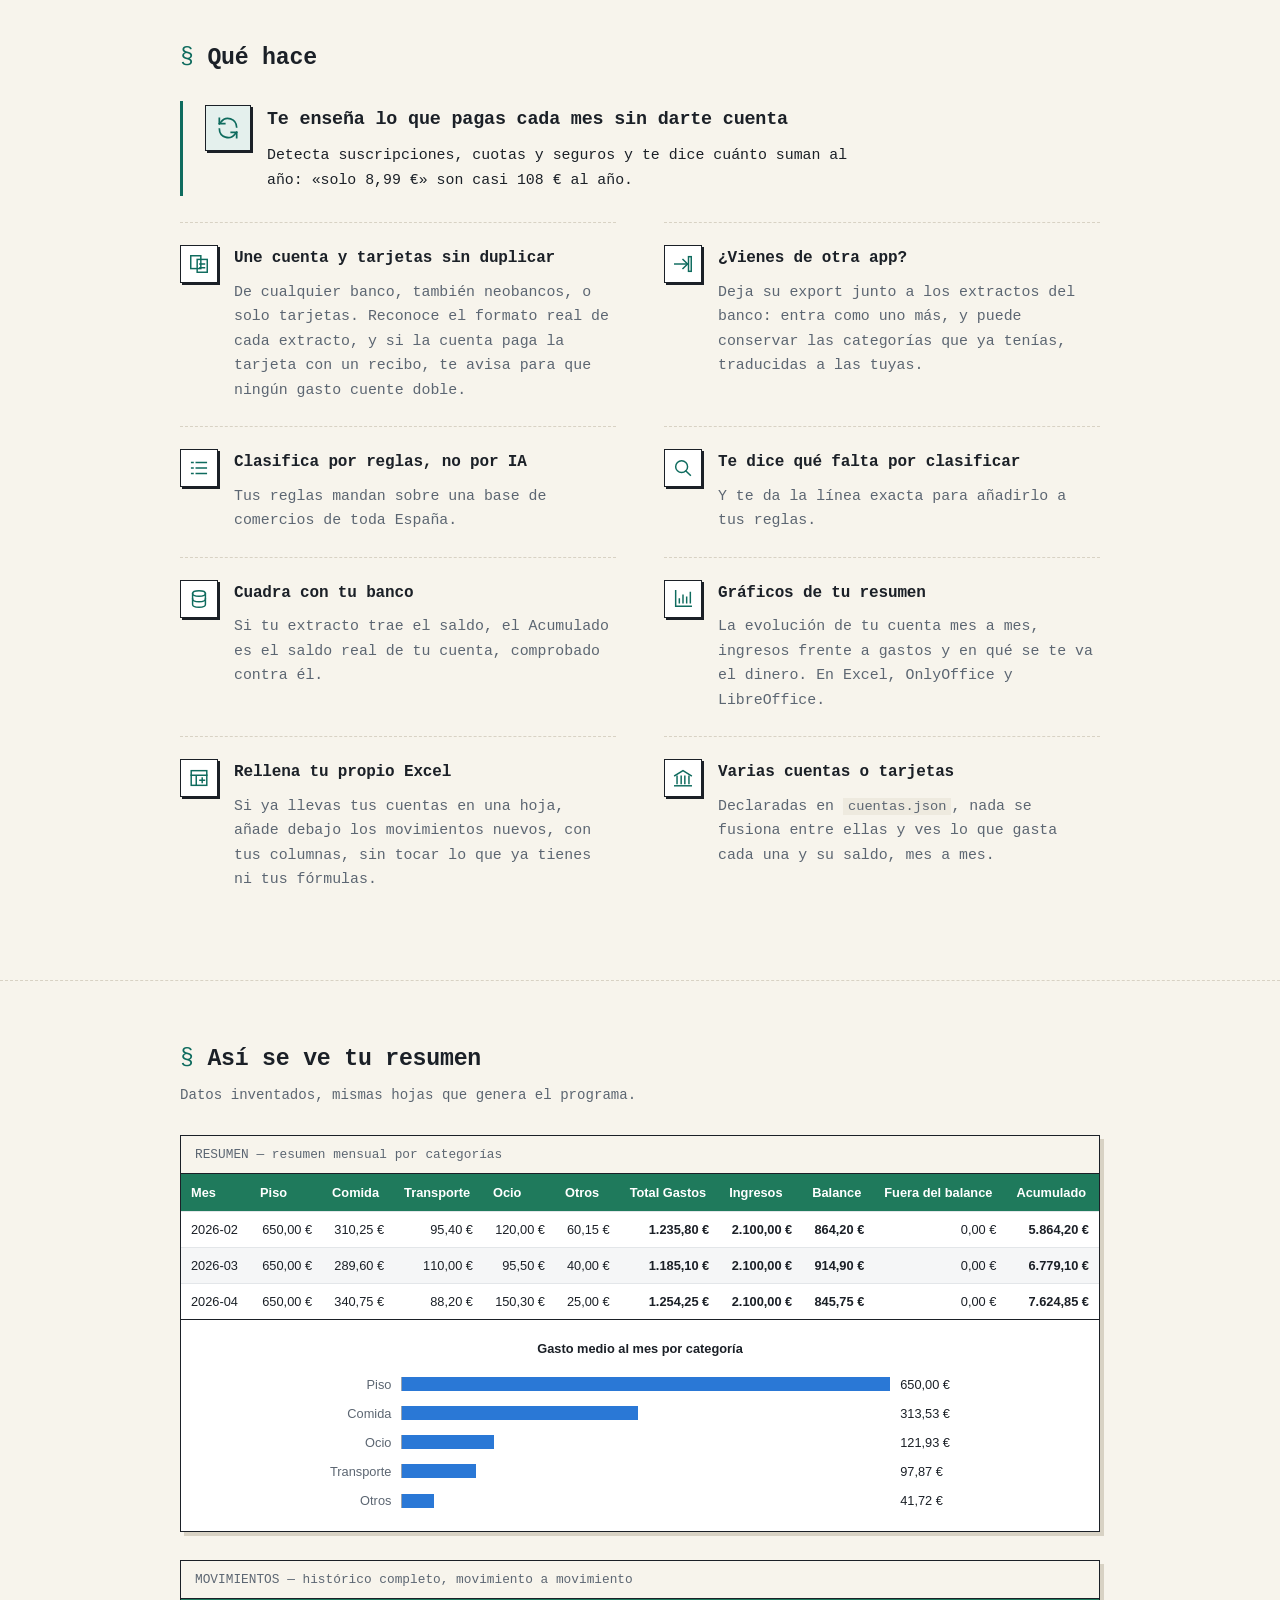
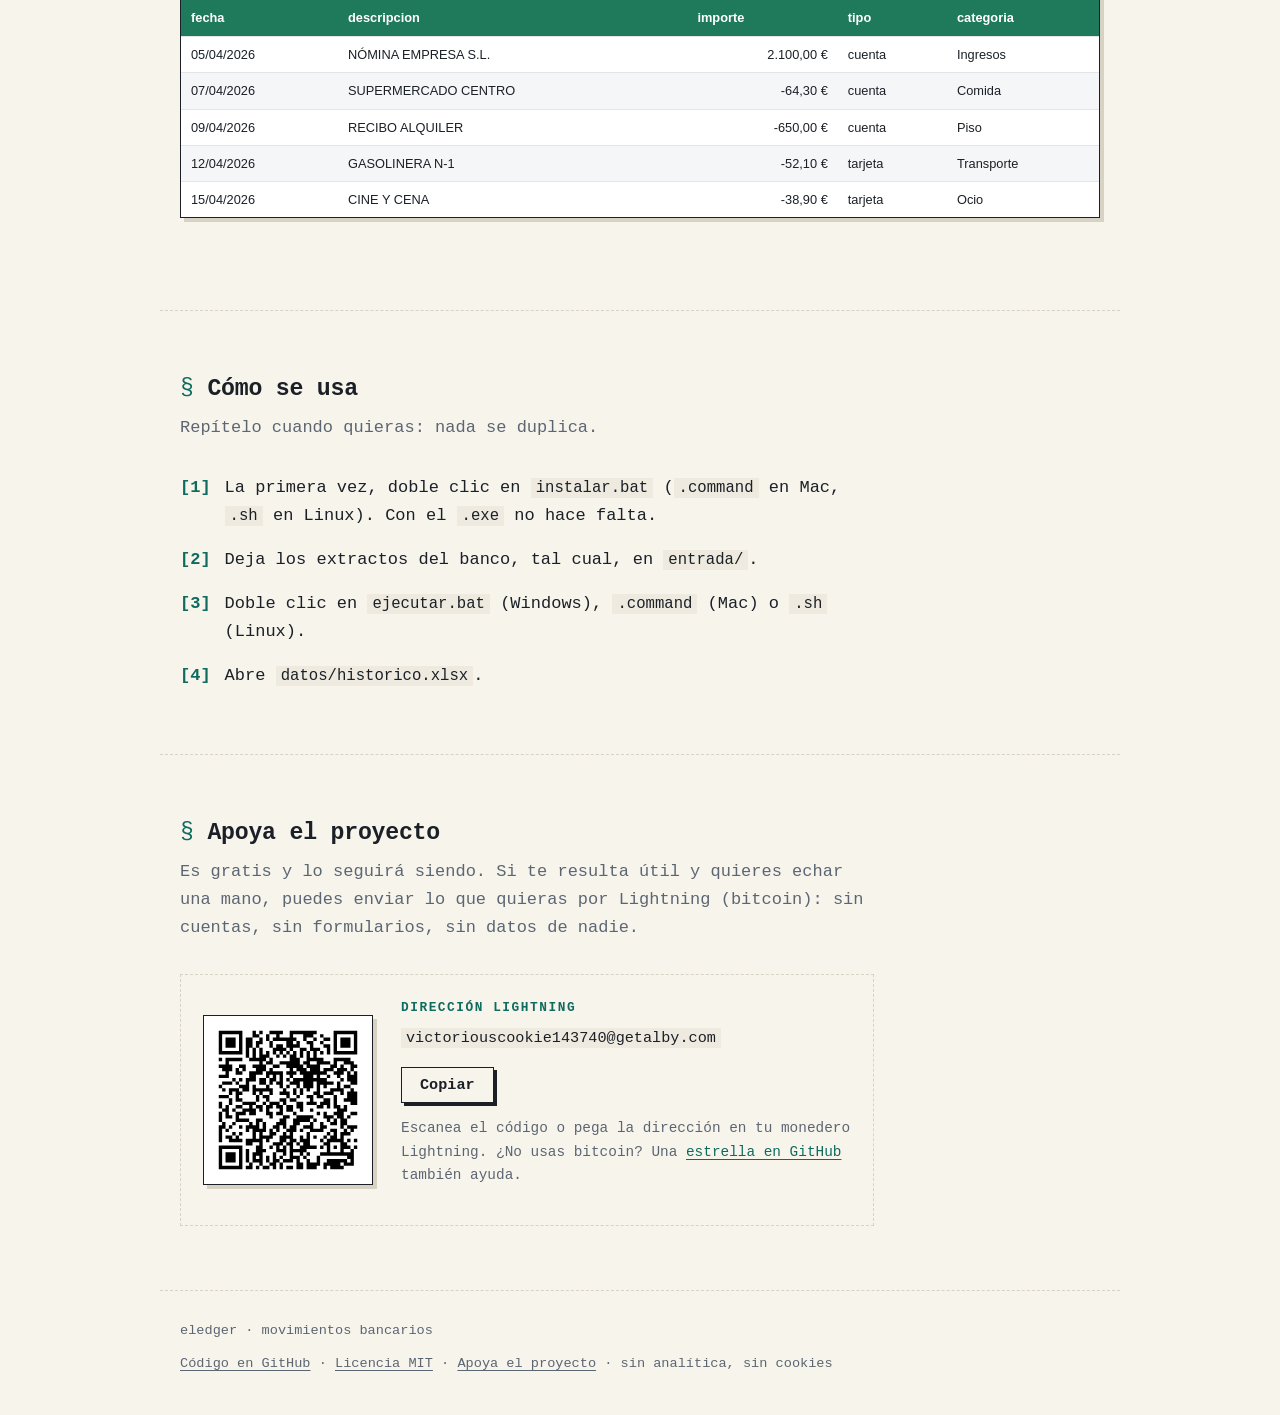
==== commit 2dc25eaa: "La web pasa a eledger.surge.sh; GitHub Pages solo redirige - publicar.sh: publica en Surge solo lo c" ====
--- a/index.html
+++ b/index.html
@@ -3,6 +3,12 @@
 <head>
 <meta charset="utf-8">
 <meta name="viewport" content="width=device-width, initial-scale=1">
+<link rel="canonical" href="https://eledger.surge.sh/">
+<!-- La web oficial está en Surge. Esta misma página la sirve también GitHub
+     Pages (ulmoexp.github.io/eledger-web); allí solo redirige, conservando la
+     ruta y el ancla, para que los enlaces antiguos sigan funcionando sin tener
+     dos copias distintas. En Surge no hace nada y no pide nada a ningún sitio. -->
+<script>if (location.hostname === "ulmoexp.github.io") location.replace("https://eledger.surge.sh" + location.pathname.replace(/^\/eledger-web/, "") + location.search + location.hash);</script>
 <title>Movimientos bancarios · eledger</title>
 <meta name="description" content="Herramienta local para clasificar tus movimientos bancarios. Todo se procesa en tu ordenador: sin servidor, sin cuenta, sin conexión a internet.">
 <link rel="stylesheet" href="assets/estilos.css">
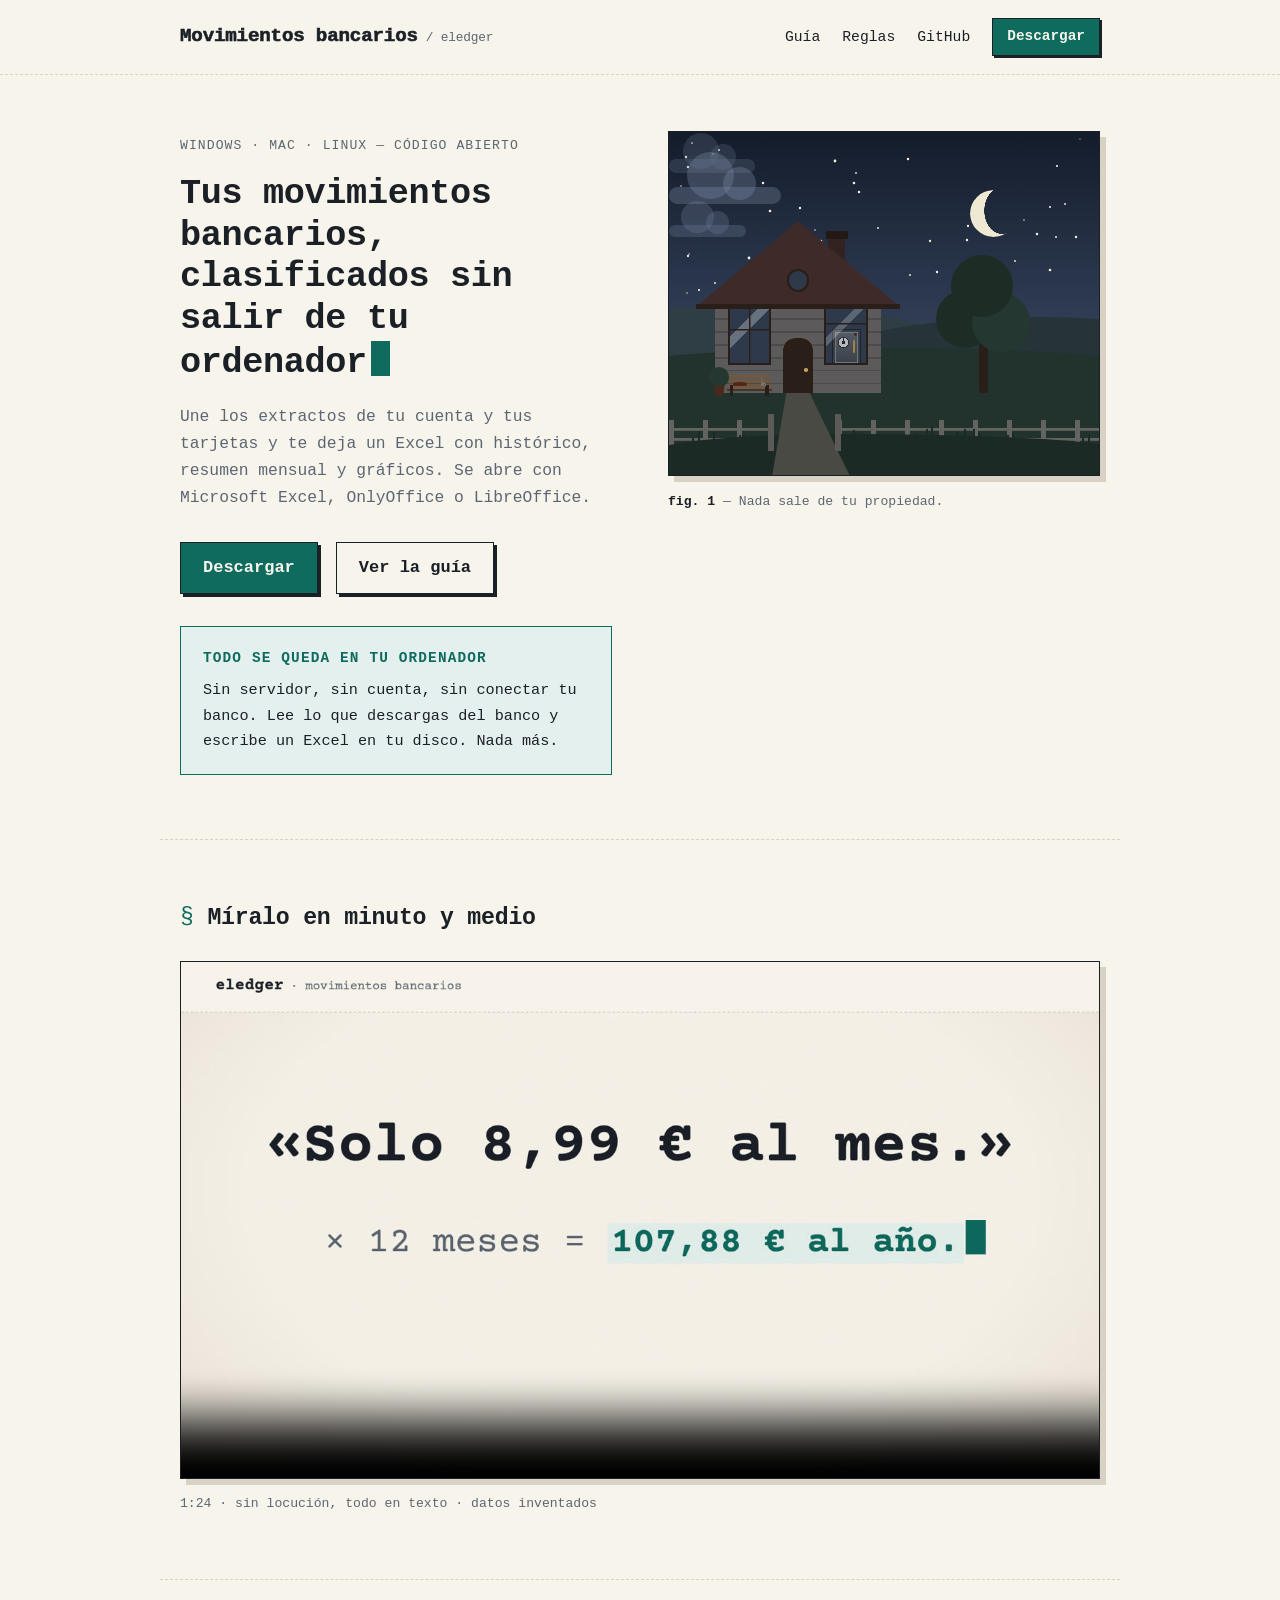
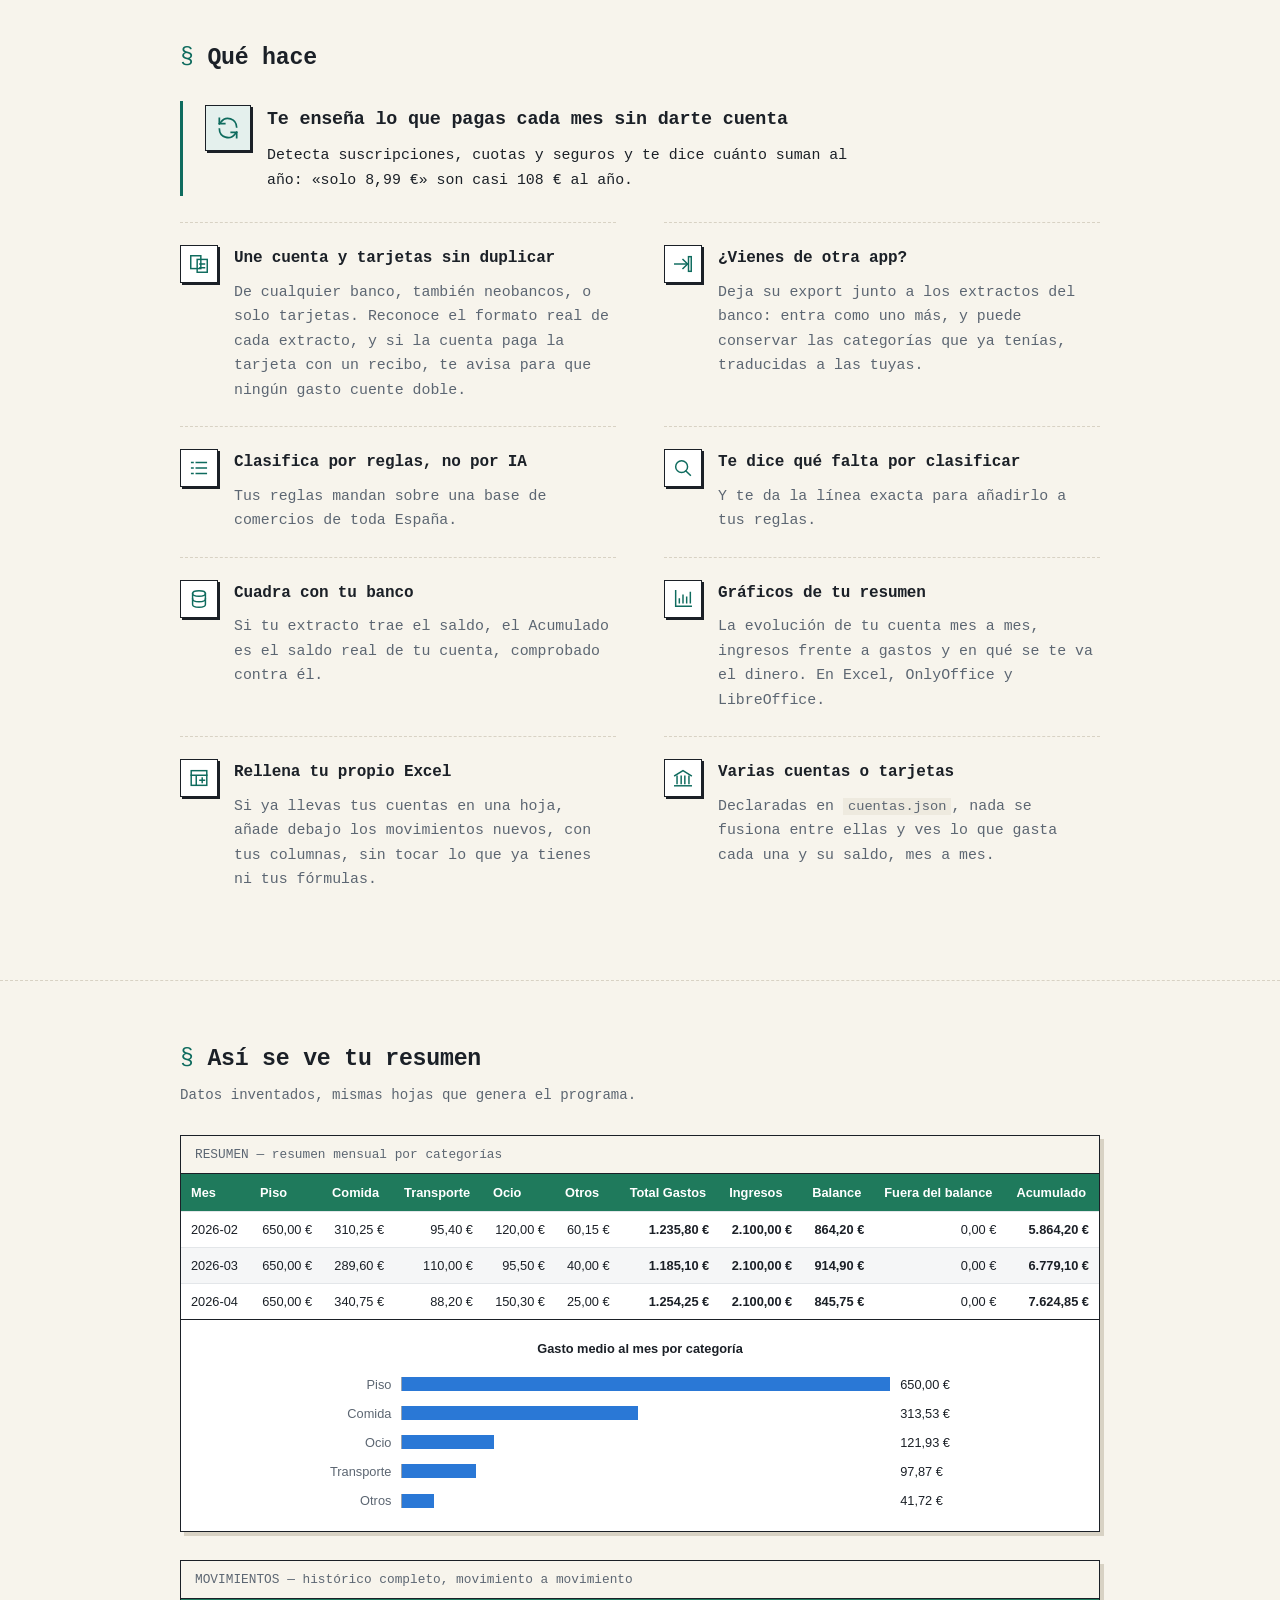
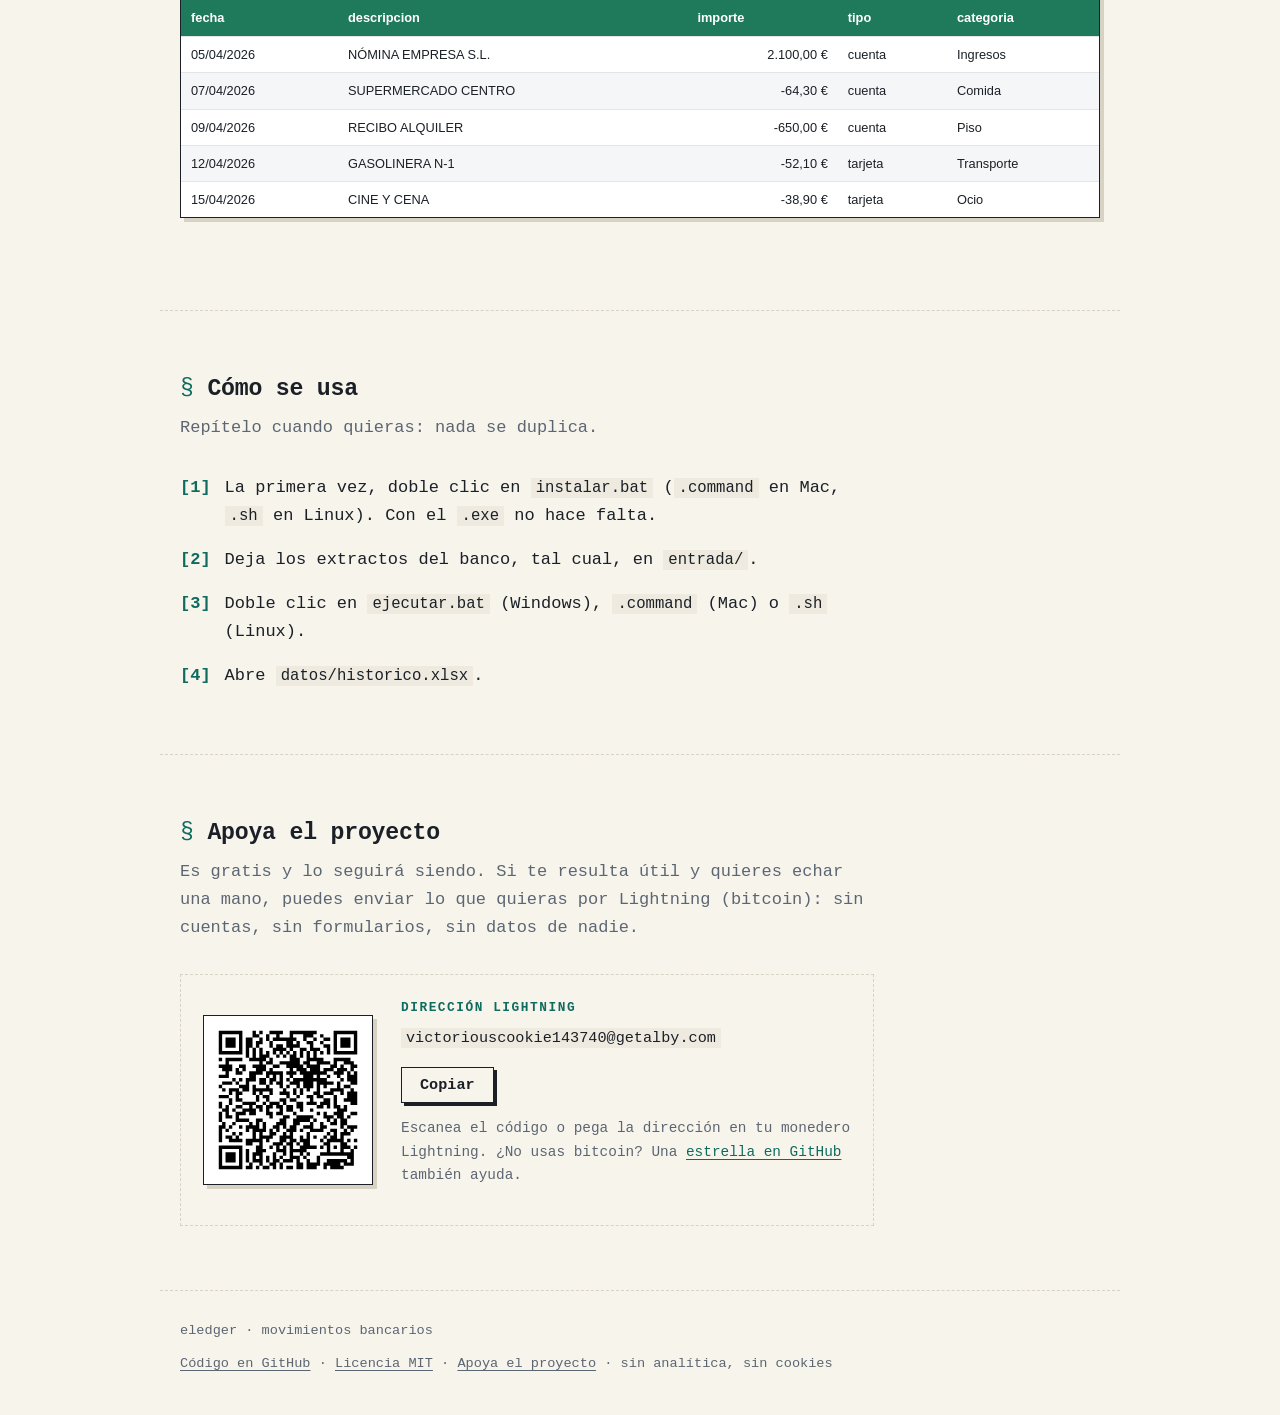
==== commit 8ab13cb1: "Portada: «sin conectar tu banco» en vez de «sin internet» (instalar sí usa la red) Co-Authored-By: C" ====
--- a/index.html
+++ b/index.html
@@ -49,7 +49,7 @@
     <div class="aviso">
       <h3>Todo se queda en tu ordenador</h3>
       <p>
-        Sin servidor, sin cuenta, sin internet. Lee lo que descargas del
+        Sin servidor, sin cuenta, sin conectar tu banco. Lee lo que descargas del
         banco y escribe un Excel en tu disco. Nada más.
       </p>
     </div>
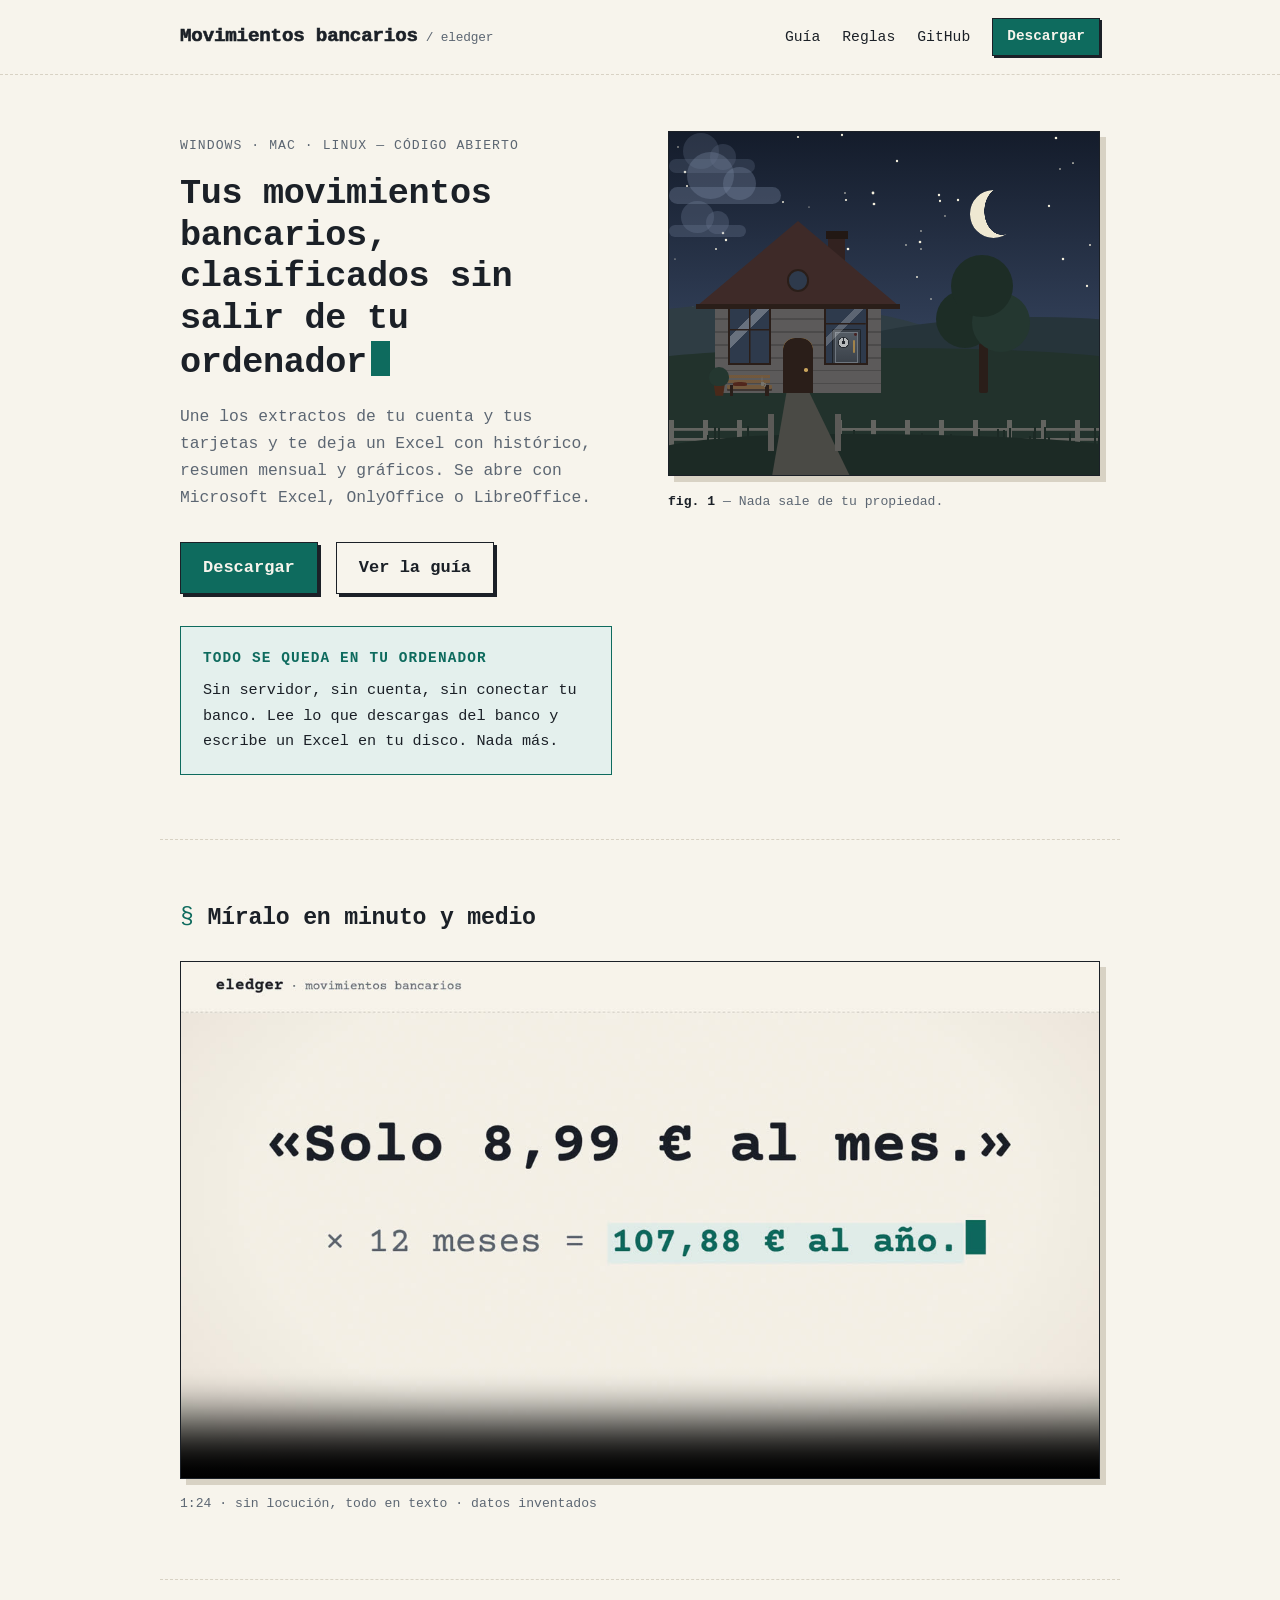
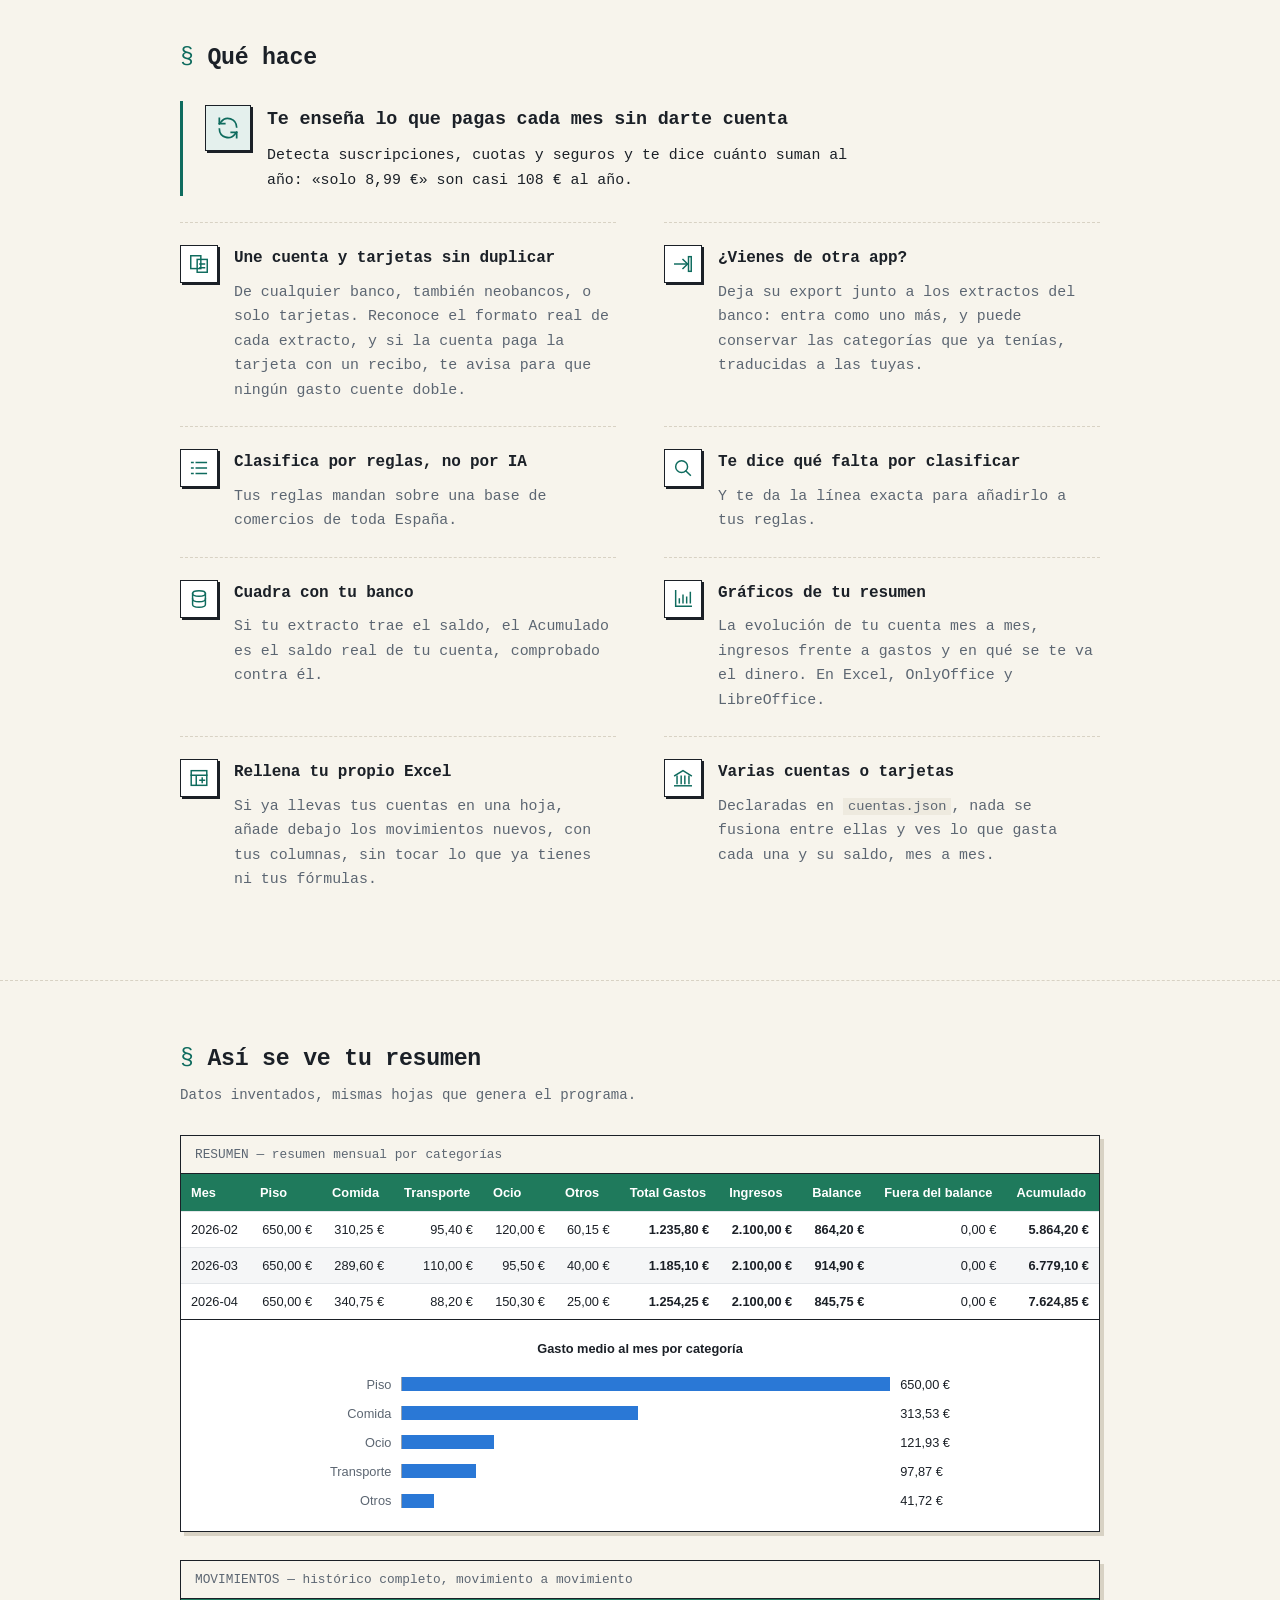
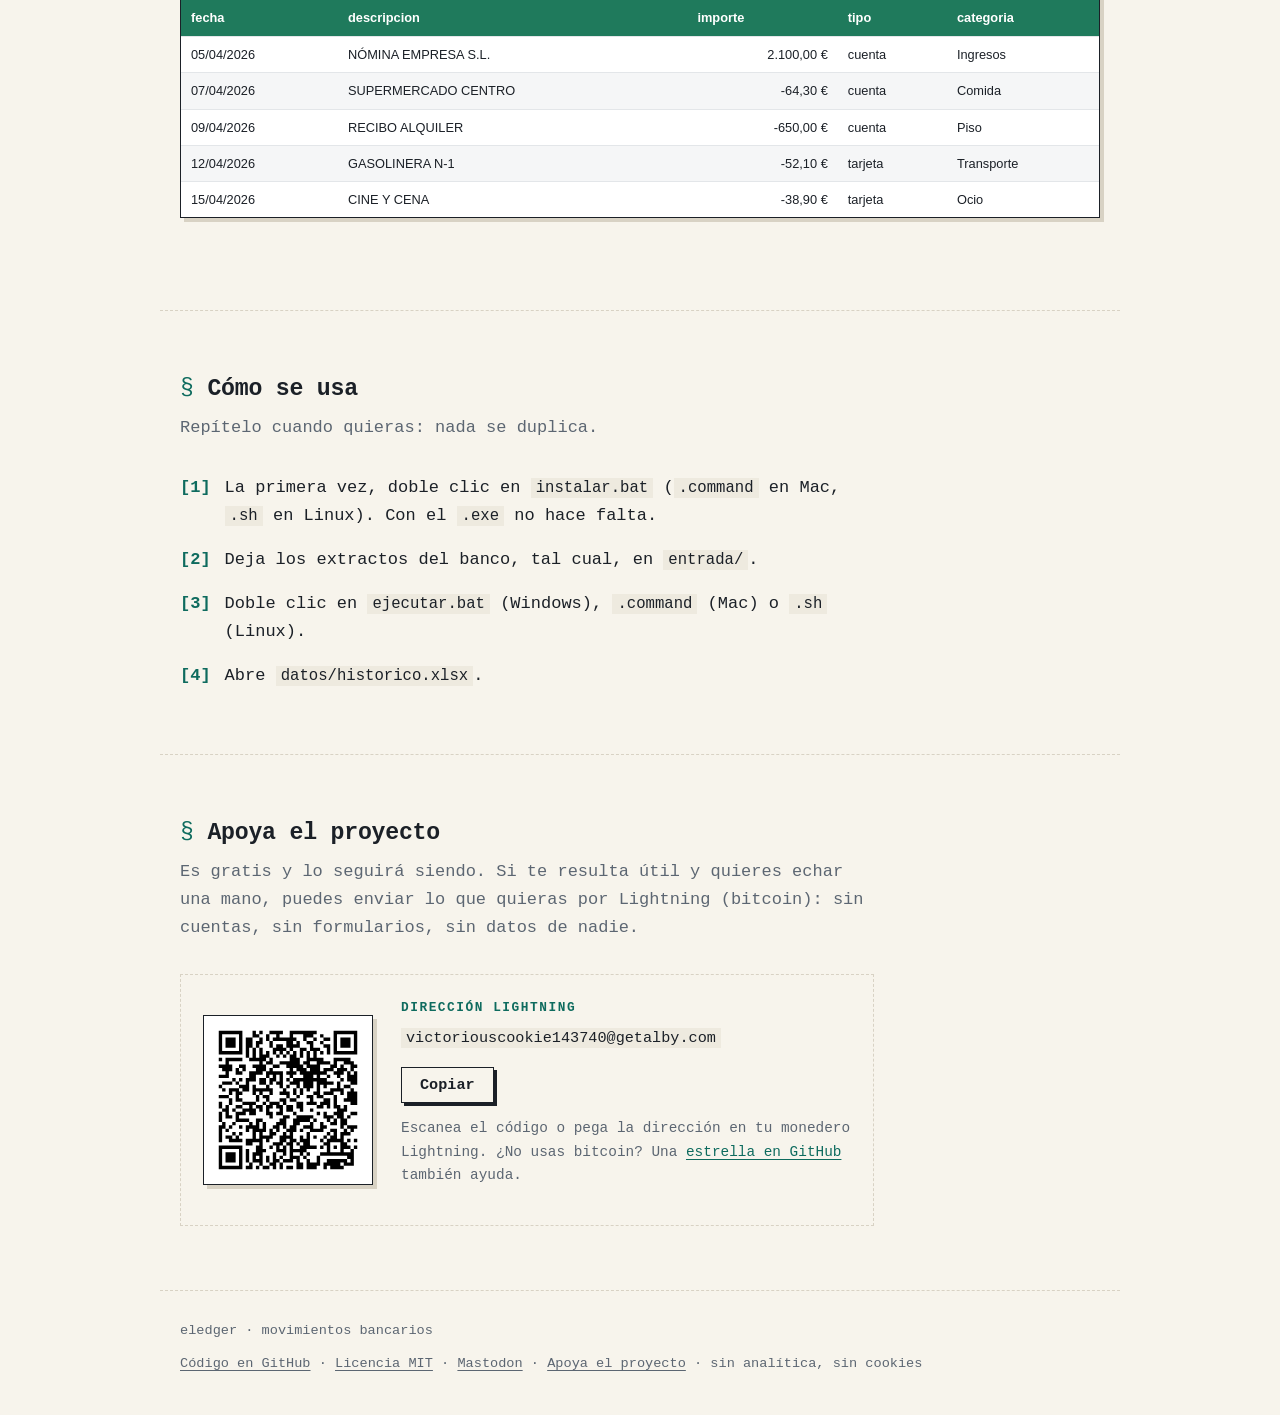
==== commit 636b44dc: "Pie: enlace a Mastodon con rel="me" (verificación del perfil) Co-Authored-By: Claude Opus 5.5 <norep" ====
--- a/index.html
+++ b/index.html
@@ -282,6 +282,7 @@
     <span>
       <a href="https://github.com/ulmoexp/eledger">Código en GitHub</a>
       · <a href="https://github.com/ulmoexp/eledger/blob/master/LICENSE">Licencia MIT</a>
+      · <a href="https://masto.es/@eledger" rel="me">Mastodon</a>
       · <a href="#apoya">Apoya el proyecto</a>
       · sin analítica, sin cookies
     </span>
